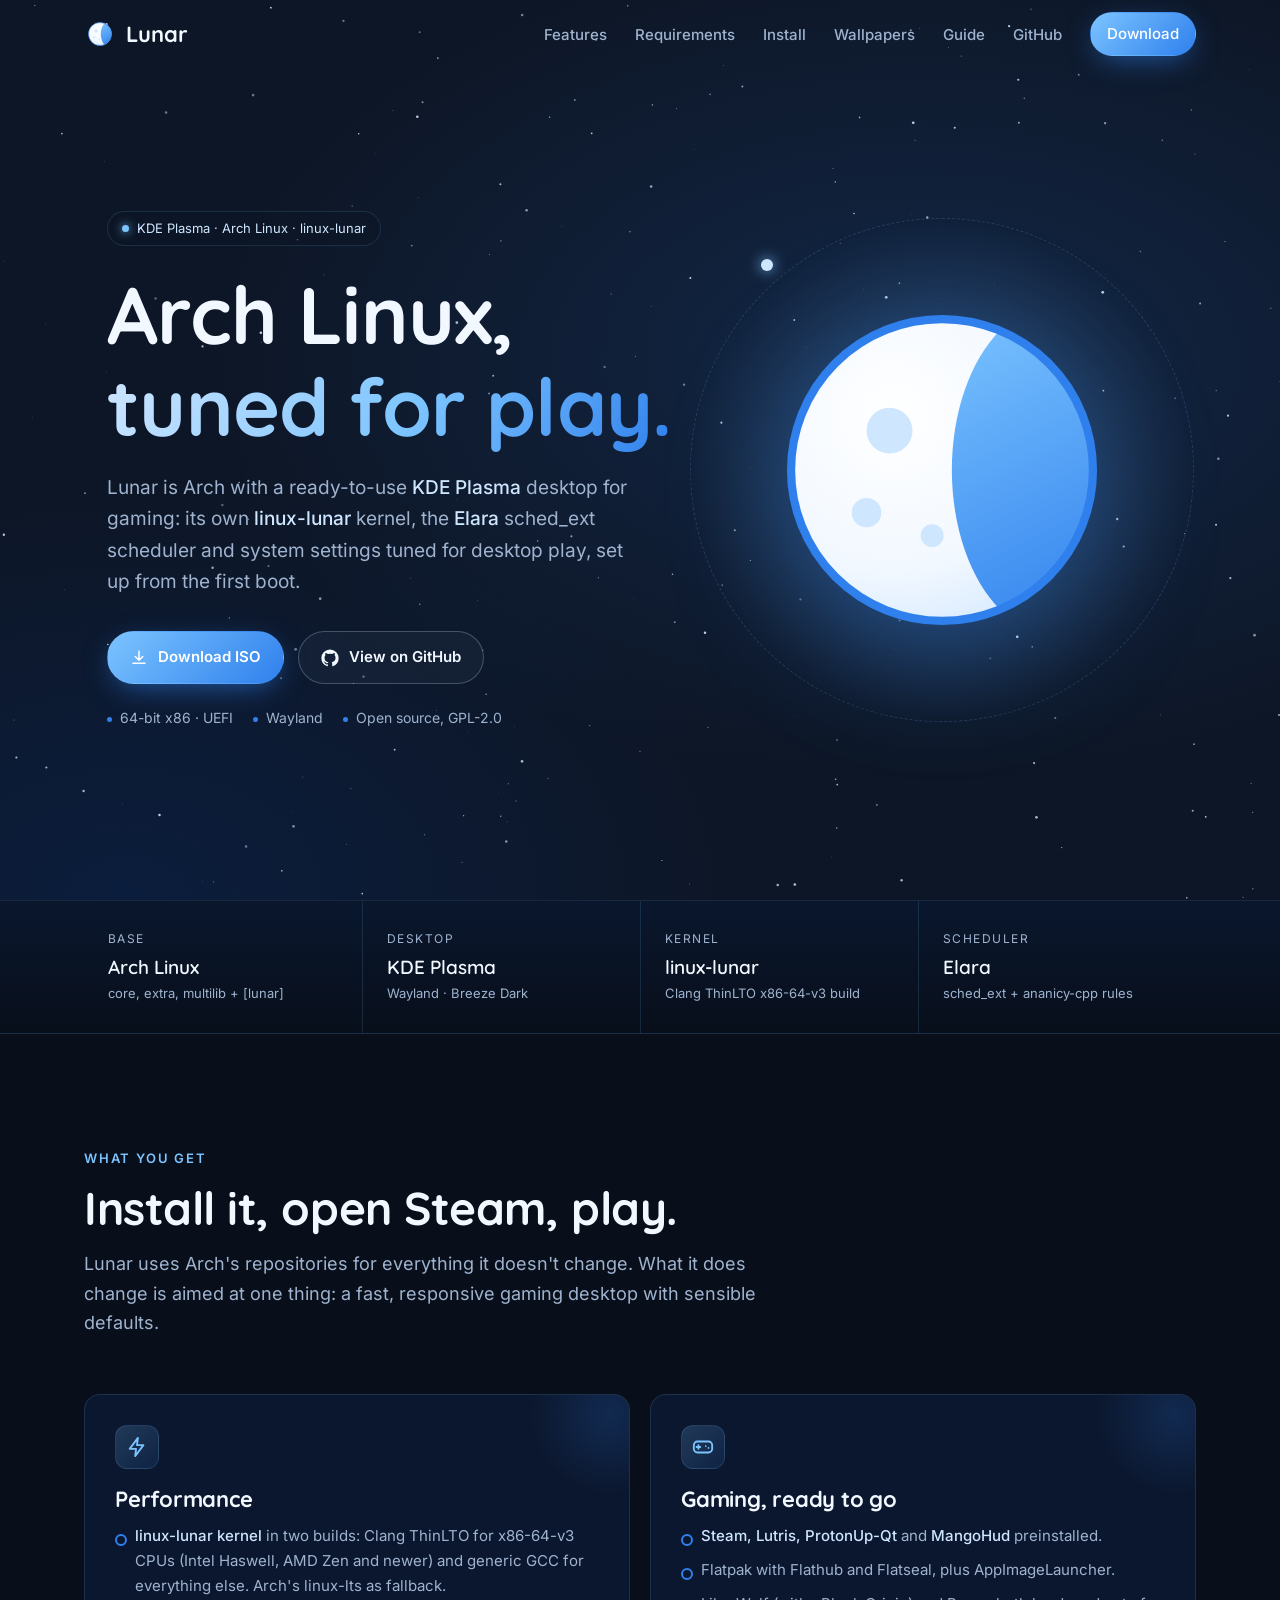
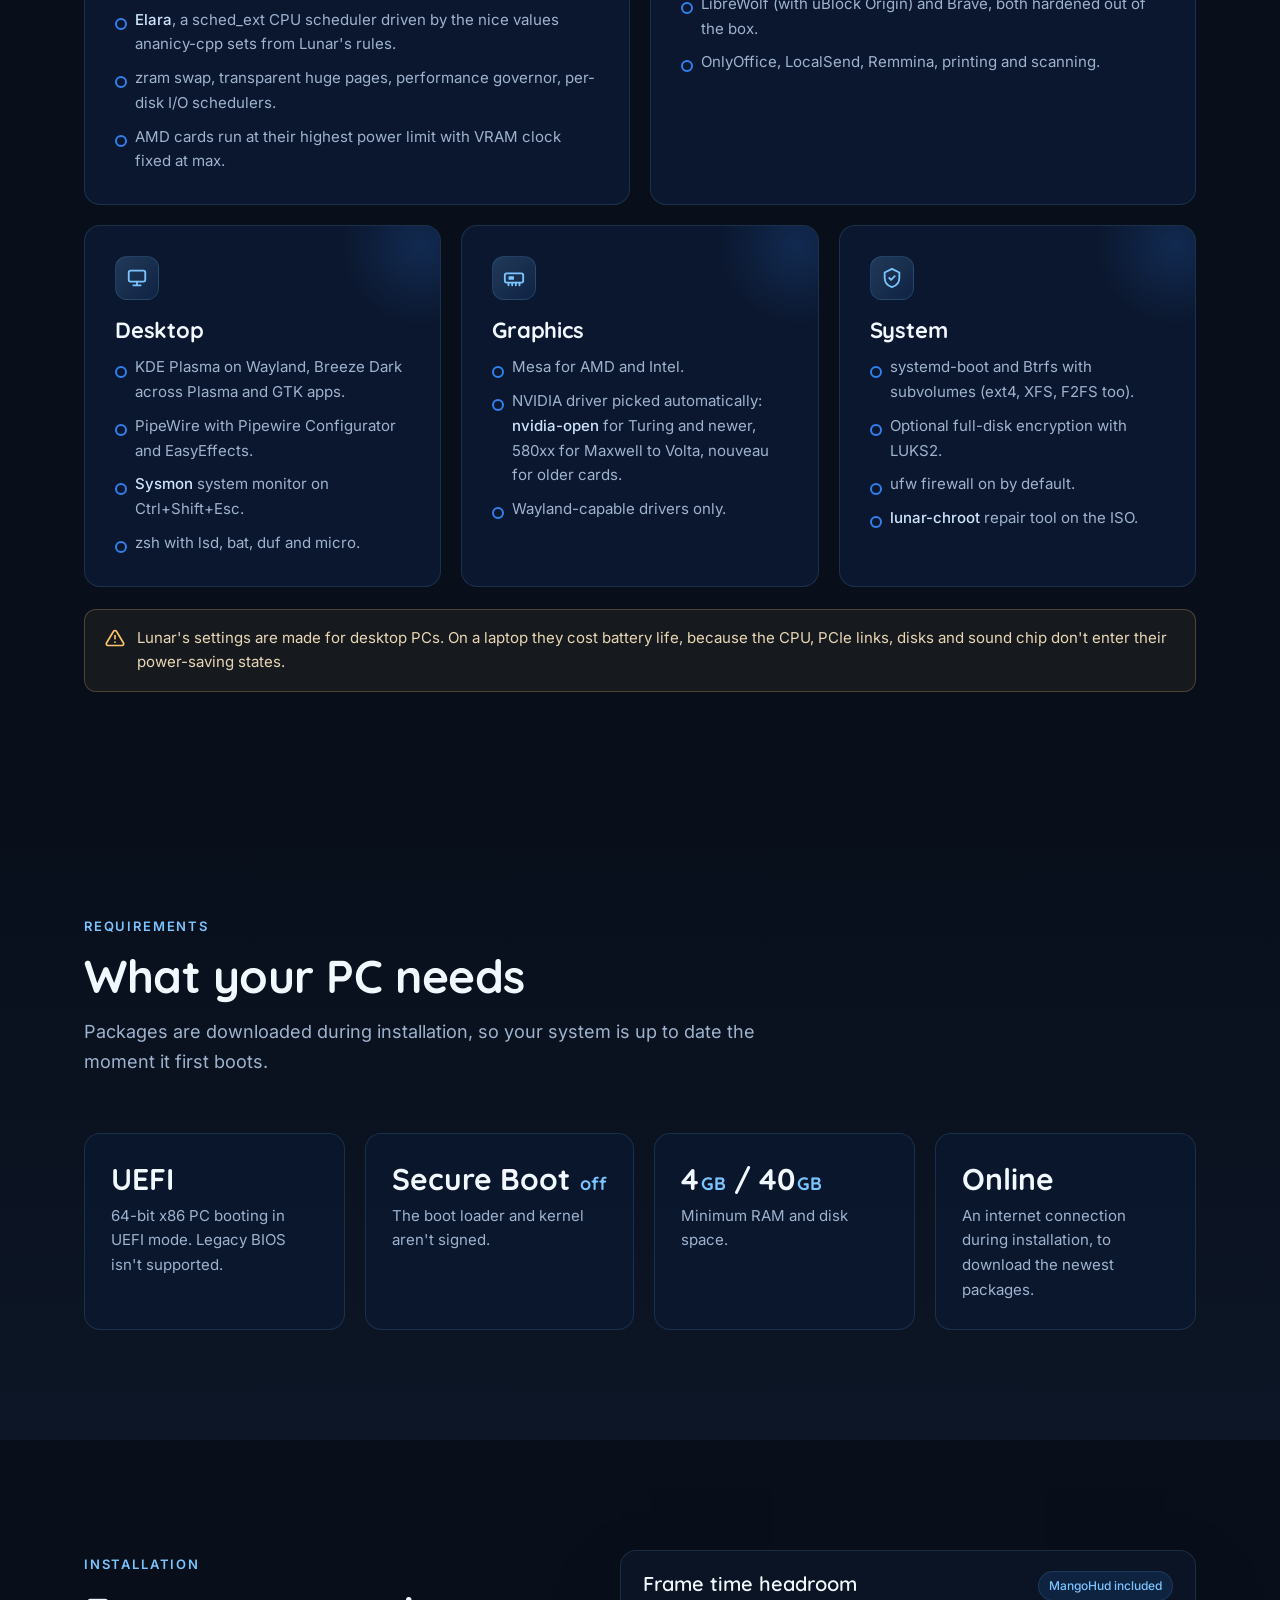
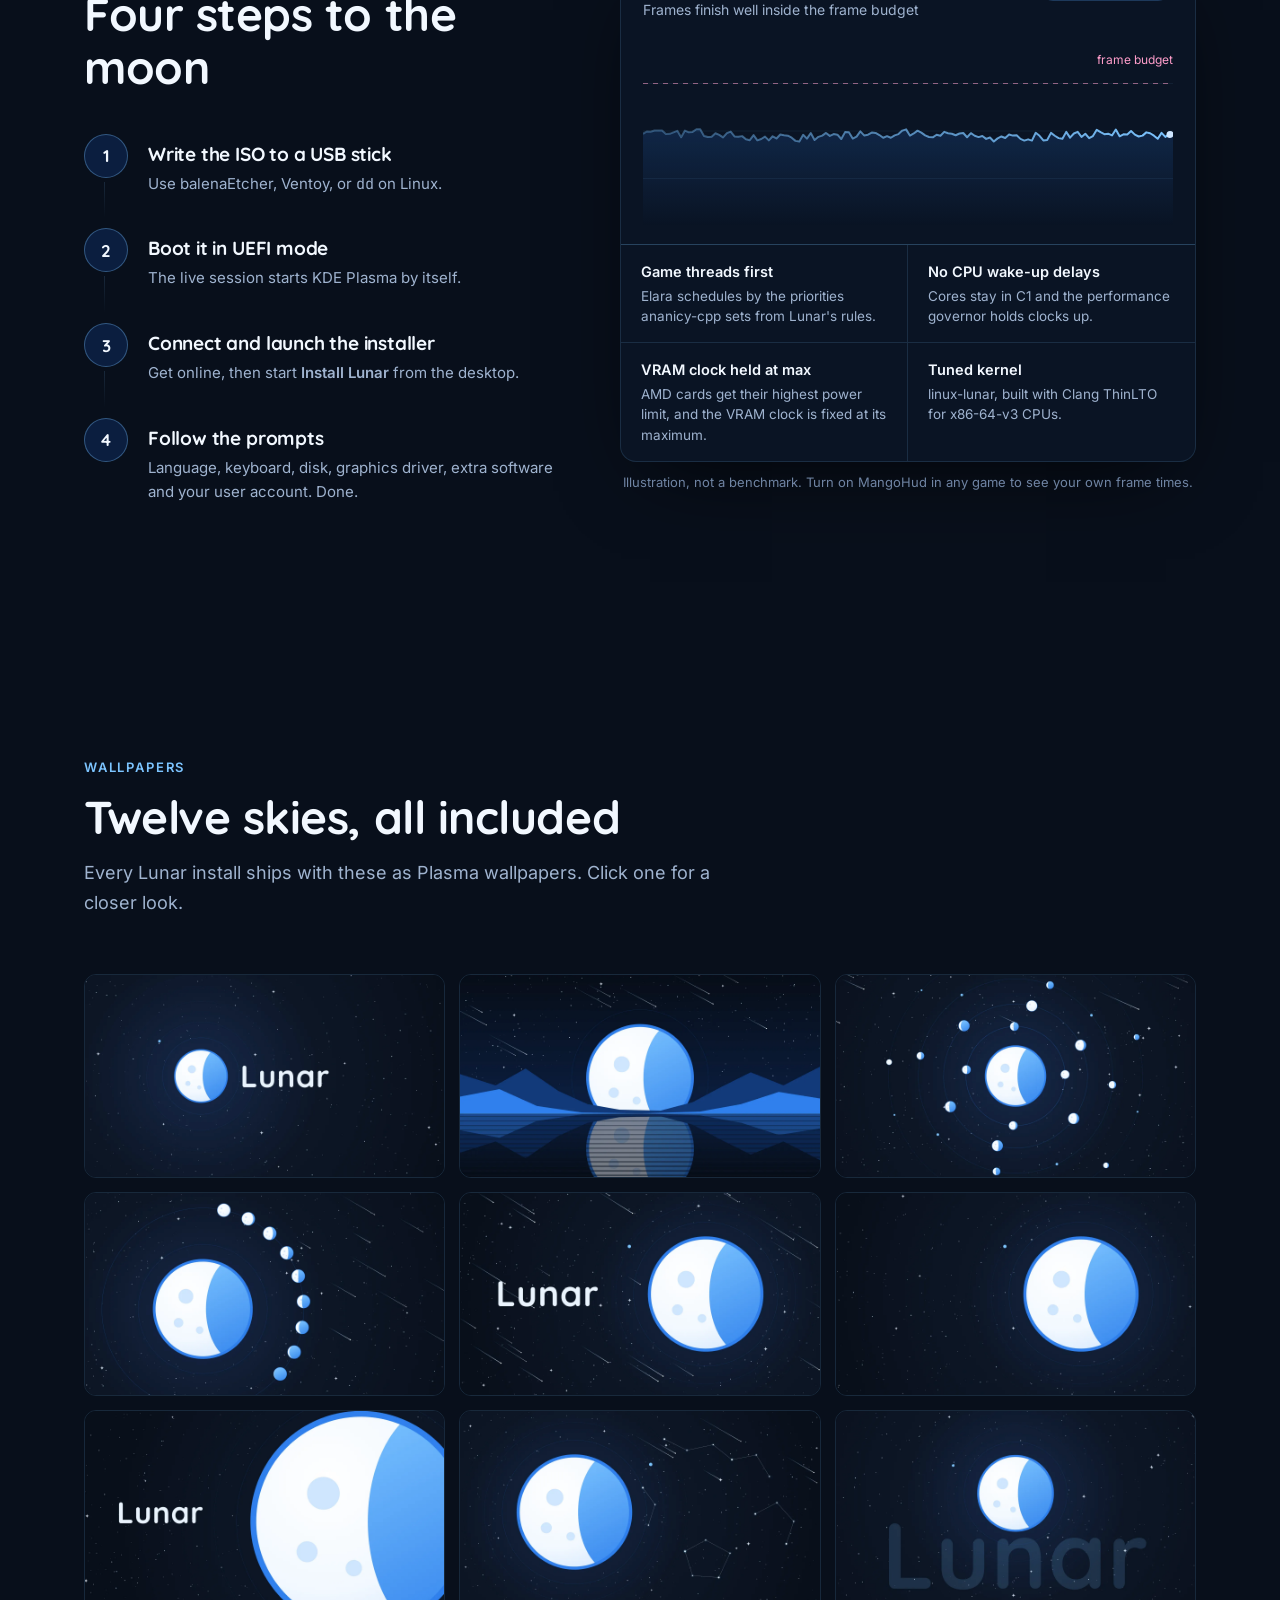
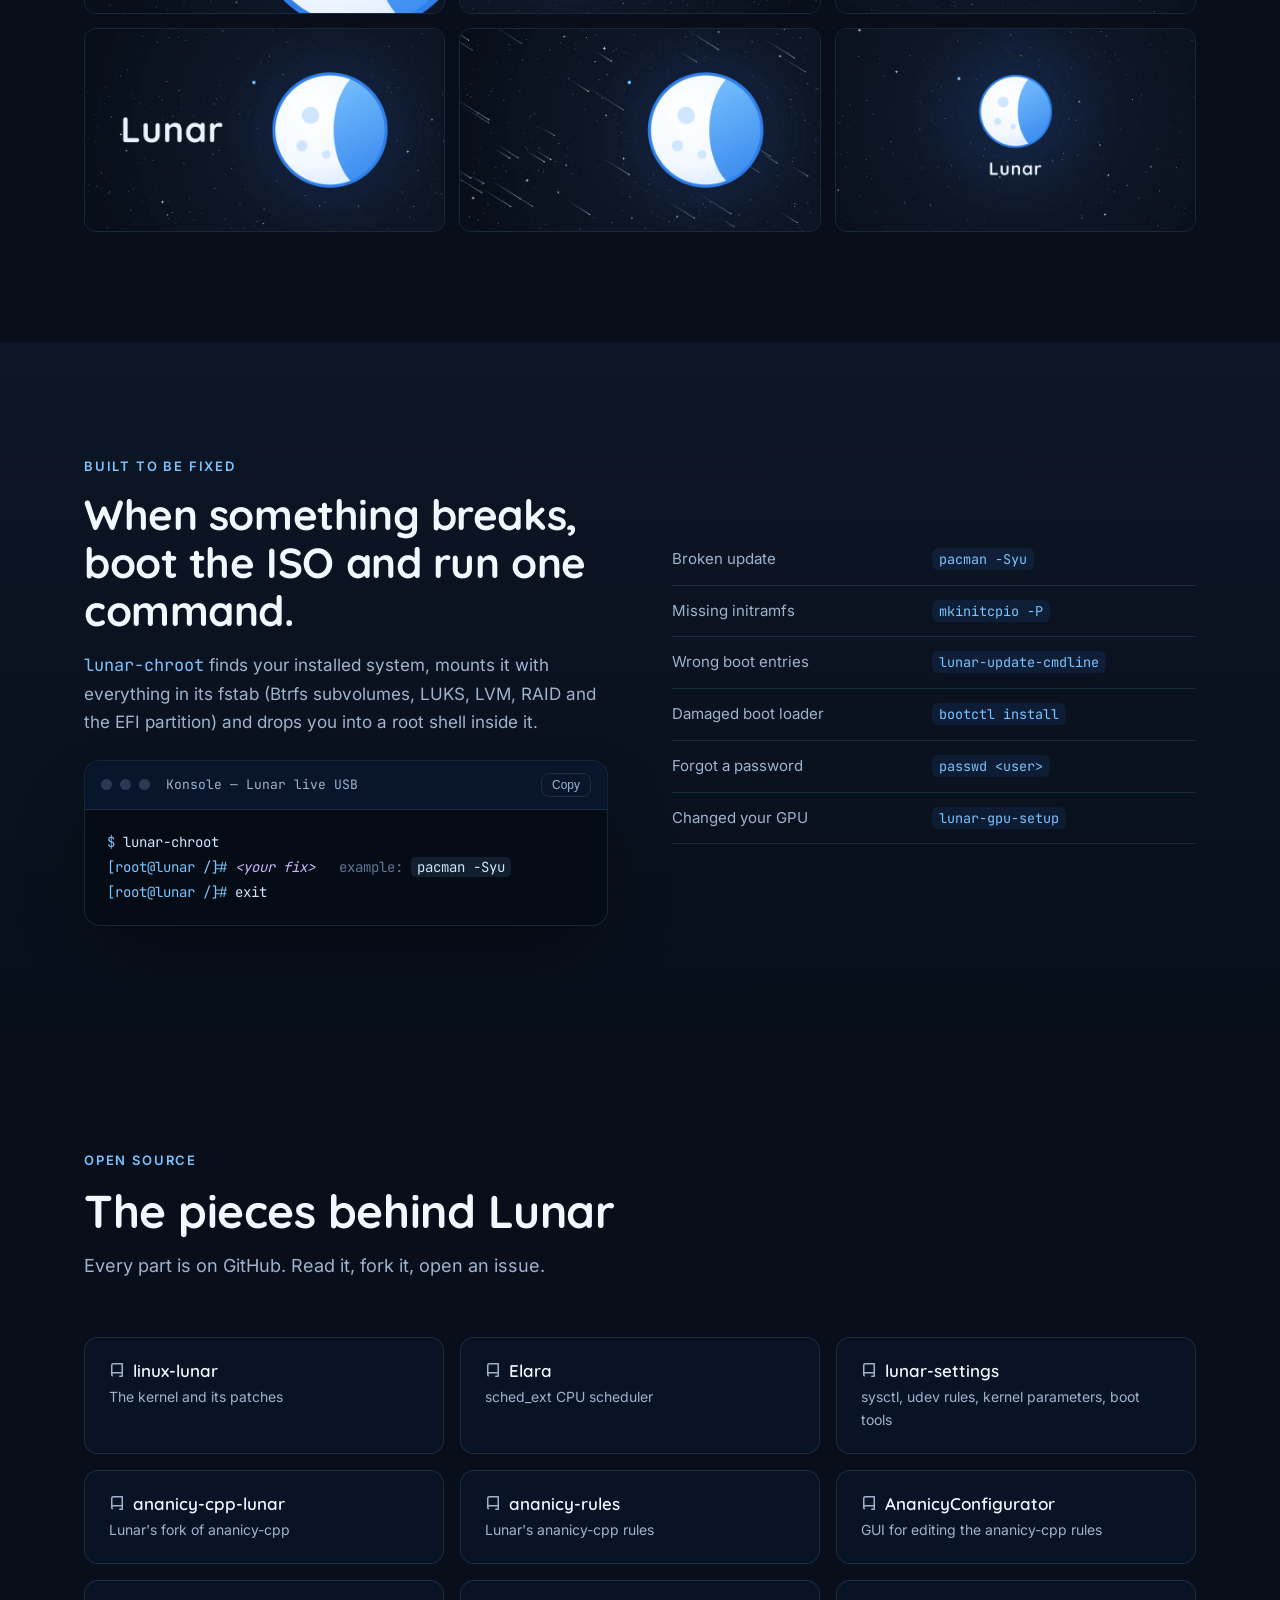
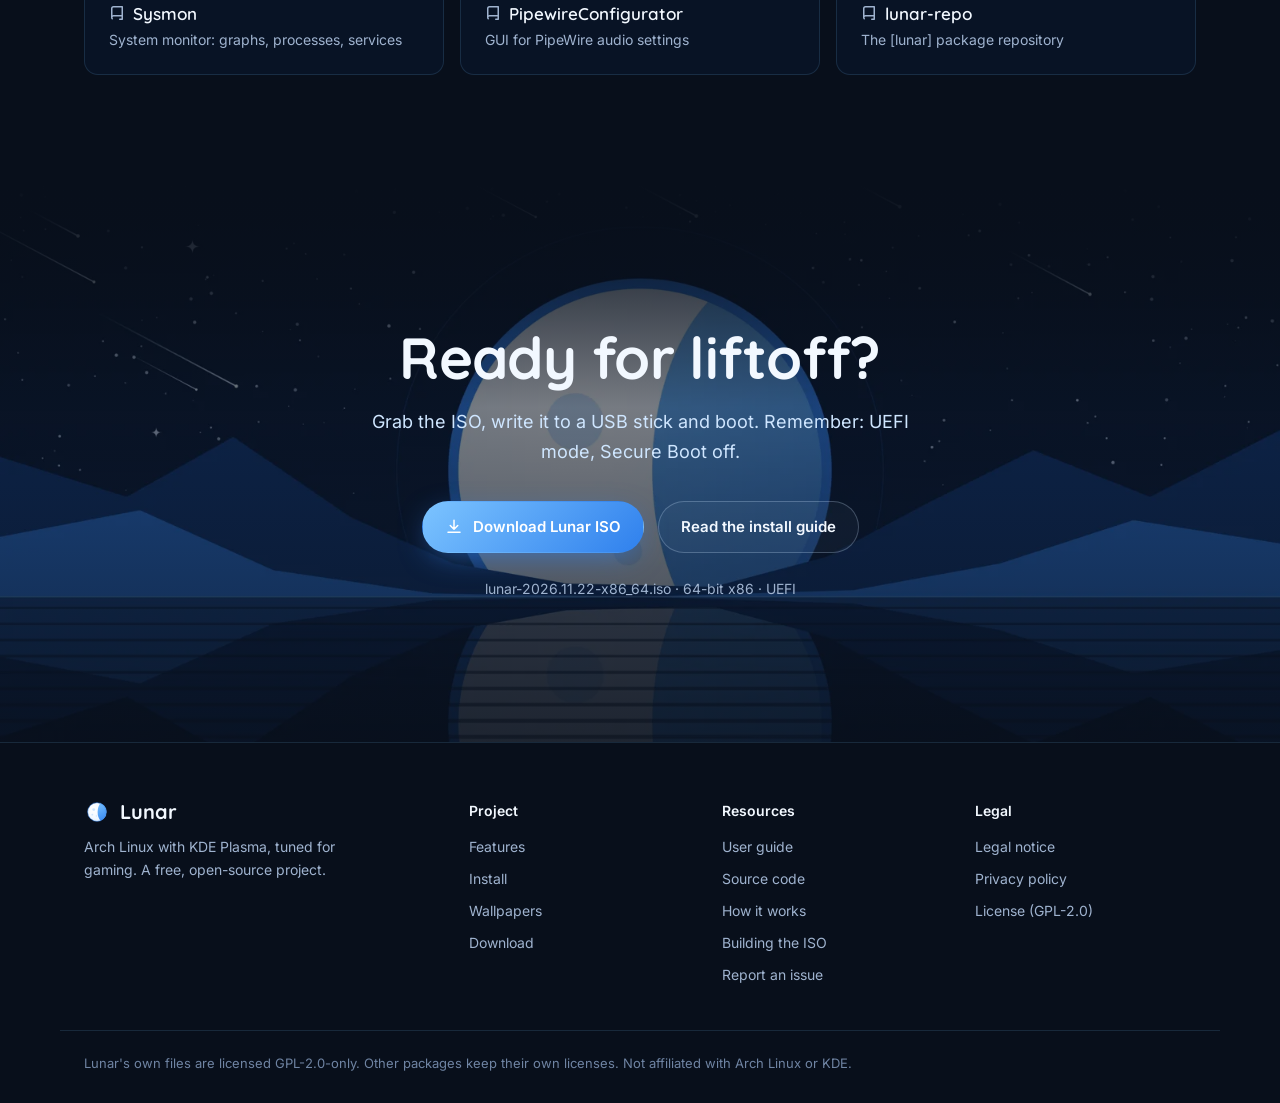
==== index.html @ 556e2269 "initial commit" ====
<!DOCTYPE html>
<html lang="en">
<head>
<meta charset="utf-8">
<meta name="viewport" content="width=device-width, initial-scale=1">
<title>Lunar: Arch Linux tuned for gaming</title>
<meta name="description" content="Lunar is Arch Linux with a ready-to-use KDE Plasma desktop for gaming: the linux-lunar kernel, the Elara sched_ext scheduler and settings tuned for desktop play.">
<meta property="og:title" content="Lunar: Arch Linux tuned for gaming">
<meta property="og:description" content="KDE Plasma on Arch Linux, with the linux-lunar kernel, the Elara scheduler and settings tuned for desktop gaming.">
<meta property="og:image" content="assets/20-wordmark-lockup.webp">
<meta name="theme-color" content="#0d1626">
<link rel="icon" href="assets/lunar-logo.svg" type="image/svg+xml">
<link rel="stylesheet" href="assets/fonts/fonts.css">
<style>
:root{
  --ice:#f2f8ff; --frost:#cfe6ff; --sky:#7cc4ff; --blue:#2f80ed; --navy:#0b1e3f; --night:#0d1626;
  --deep:#080f1b; --line:rgba(124,196,255,.14); --muted:#9fb3cf; --card:rgba(15,32,62,.55);
  --radius:16px; --max:1160px;
}
*{box-sizing:border-box;margin:0;padding:0}
html{scroll-behavior:smooth}
body{background:var(--deep);color:var(--ice);font:16px/1.65 Inter,system-ui,-apple-system,Segoe UI,Roboto,sans-serif;-webkit-font-smoothing:antialiased;overflow-x:hidden}
a{color:var(--sky);text-decoration:none}
a:hover{color:var(--ice)}
img{max-width:100%;display:block}
code,pre{font-family:"JetBrains Mono",ui-monospace,Menlo,Consolas,monospace}
h1,h2,h3{font-family:Quicksand,Inter,sans-serif;line-height:1.15;letter-spacing:-.01em}
.wrap{max-width:var(--max);margin:0 auto;padding:0 24px}
.sr{position:absolute;width:1px;height:1px;overflow:hidden;clip:rect(0 0 0 0)}

/* nav */
.nav{position:fixed;inset:0 0 auto 0;z-index:50;transition:background .3s,border-color .3s;border-bottom:1px solid transparent}
.nav.scrolled{background:rgba(8,15,27,.82);backdrop-filter:blur(14px);-webkit-backdrop-filter:blur(14px);border-color:var(--line)}
.nav .wrap{display:flex;align-items:center;justify-content:space-between;height:68px}
.brand{display:flex;align-items:center;gap:10px;font:700 22px Quicksand,sans-serif;color:var(--ice)}
.brand img{width:32px;height:32px}
.links{display:flex;align-items:center;gap:28px;list-style:none}
.links a{color:var(--muted);font-size:15px;font-weight:500}
.links a:hover{color:var(--ice)}
.links a.btn-primary{color:#fff}
.menu-btn{display:none;background:none;border:0;color:var(--ice);cursor:pointer;padding:8px}

/* buttons */
.btn{display:inline-flex;align-items:center;gap:10px;padding:13px 22px;border-radius:999px;font-weight:600;font-size:15px;transition:transform .15s,box-shadow .2s,background .2s;border:1px solid transparent;cursor:pointer}
.btn svg{width:18px;height:18px;flex:none}
.btn-primary{background:linear-gradient(135deg,var(--sky),var(--blue));color:#fff;box-shadow:0 8px 30px -8px rgba(47,128,237,.7)}
.btn-primary:hover{color:#fff;transform:translateY(-1px);box-shadow:0 12px 36px -8px rgba(47,128,237,.9)}
.btn-ghost{border-color:rgba(207,230,255,.25);color:var(--ice);background:rgba(207,230,255,.04)}
.btn-ghost:hover{border-color:var(--sky);color:var(--ice)}
.btn-sm{padding:9px 16px;font-size:14px}

/* hero */
.hero{position:relative;min-height:min(100vh,980px);display:flex;align-items:center;padding:120px 0 80px;overflow:hidden;
  background:radial-gradient(1200px 700px at 72% 40%,rgba(47,128,237,.16),transparent 60%),radial-gradient(900px 600px at 10% 100%,rgba(11,30,63,.9),transparent 70%),var(--night)}
#stars{position:absolute;inset:0;width:100%;height:100%}
.hero .wrap{position:relative;display:grid;grid-template-columns:1.1fr .9fr;gap:40px;align-items:center}
.eyebrow{display:inline-flex;align-items:center;gap:8px;padding:6px 14px;border:1px solid var(--line);border-radius:999px;font-size:13px;color:var(--frost);background:rgba(13,22,38,.6)}
.eyebrow b{width:7px;height:7px;border-radius:50%;background:var(--sky);box-shadow:0 0 10px var(--sky)}
.hero h1{font-size:clamp(44px,6.4vw,80px);font-weight:700;margin:22px 0 20px}
.hero h1 span{background:linear-gradient(120deg,var(--frost),var(--sky) 55%,var(--blue));-webkit-background-clip:text;background-clip:text;color:transparent}
.lede{font-size:19px;color:var(--muted);max-width:540px}
.lede strong{color:var(--frost);font-weight:500}
.cta{display:flex;flex-wrap:wrap;gap:14px;margin:34px 0 22px}
.meta{display:flex;flex-wrap:wrap;gap:8px 20px;font-size:14px;color:var(--muted)}
.meta span::before{content:"";display:inline-block;width:5px;height:5px;border-radius:50%;background:var(--blue);margin-right:8px;vertical-align:middle}
.moon{position:relative;justify-self:center;width:min(420px,80vw);aspect-ratio:1}
.moon::before{content:"";position:absolute;inset:-18%;border-radius:50%;background:radial-gradient(circle,rgba(124,196,255,.28),transparent 62%);animation:glow 6s ease-in-out infinite}
.moon img{position:relative;width:100%;height:100%;filter:drop-shadow(0 30px 60px rgba(47,128,237,.35));animation:float 9s ease-in-out infinite}
.orbit{position:absolute;inset:-10%;border:1px dashed rgba(124,196,255,.18);border-radius:50%;animation:spin 80s linear infinite}
.orbit::after{content:"";position:absolute;top:8%;left:14%;width:12px;height:12px;border-radius:50%;background:var(--frost);box-shadow:0 0 14px var(--sky)}
@keyframes float{50%{transform:translateY(-14px)}}
@keyframes glow{50%{opacity:.6}}
@keyframes spin{to{transform:rotate(360deg)}}

/* spec strip */
.specs{border-top:1px solid var(--line);border-bottom:1px solid var(--line);background:linear-gradient(180deg,rgba(11,30,63,.5),rgba(8,15,27,.2))}
.specs .wrap{display:grid;grid-template-columns:repeat(4,1fr)}
.spec{padding:28px 24px;border-left:1px solid var(--line)}
.spec:first-child{border-left:0}
.spec small{display:block;font-size:12px;text-transform:uppercase;letter-spacing:.12em;color:var(--muted);margin-bottom:6px}
.spec strong{font:600 19px Quicksand,sans-serif;color:var(--ice)}
.spec em{display:block;font-style:normal;font-size:13px;color:var(--muted);margin-top:2px}

/* sections */
section{padding:110px 0}
.head{max-width:680px;margin-bottom:56px}
.kicker{font-size:13px;font-weight:600;letter-spacing:.14em;text-transform:uppercase;color:var(--sky)}
.head h2{font-size:clamp(32px,4vw,46px);margin:12px 0 14px}
.head p{color:var(--muted);font-size:18px}

/* features */
.grid{display:grid;grid-template-columns:repeat(6,1fr);gap:20px}
.card{grid-column:span 2;position:relative;padding:30px;border:1px solid var(--line);border-radius:var(--radius);background:var(--card);overflow:hidden;transition:border-color .25s,transform .25s}
.card:hover{border-color:rgba(124,196,255,.38);transform:translateY(-3px)}
.card.wide{grid-column:span 3}
.card::before{content:"";position:absolute;top:-60px;right:-60px;width:160px;height:160px;border-radius:50%;background:radial-gradient(circle,rgba(47,128,237,.18),transparent 70%)}
.icon{width:44px;height:44px;border-radius:12px;display:grid;place-items:center;background:linear-gradient(135deg,rgba(124,196,255,.2),rgba(47,128,237,.12));border:1px solid var(--line);margin-bottom:18px}
.icon svg{width:22px;height:22px;stroke:var(--sky)}
.card h3{font-size:22px;margin-bottom:12px}
.card ul{list-style:none;display:grid;gap:9px}
.card li{position:relative;padding-left:20px;color:var(--muted);font-size:15px}
.card li::before{content:"";position:absolute;left:0;top:.68em;width:8px;height:8px;border-radius:50%;border:2px solid var(--blue)}
.card li b{color:var(--frost);font-weight:500}
.note{margin-top:22px;display:flex;gap:12px;align-items:flex-start;padding:16px 20px;border-radius:12px;border:1px solid rgba(255,196,107,.25);background:rgba(255,196,107,.06);color:#e9d6b4;font-size:15px}
.note svg{flex:none;width:20px;height:20px;margin-top:2px;stroke:#ffc46b}

/* requirements */
.req{background:linear-gradient(180deg,var(--deep),var(--night))}
.req-grid{display:grid;grid-template-columns:repeat(4,1fr);gap:20px}
.req-item{padding:26px;border-radius:var(--radius);border:1px solid var(--line);background:rgba(11,30,63,.35)}
.req-item .big{white-space:nowrap;font:700 30px Quicksand,sans-serif;color:var(--ice);display:block}
.req-item .big small{font-size:18px;color:var(--sky);margin-left:2px}
.req-item p{color:var(--muted);font-size:15px;margin-top:6px}

/* install */
.hero .wrap>*,.install .wrap>*,.tools .wrap>*{min-width:0}
.install .wrap{display:grid;grid-template-columns:.9fr 1.1fr;gap:64px;align-items:start}
.steps{list-style:none;counter-reset:s;display:grid;gap:4px}
.steps li{counter-increment:s;position:relative;padding:4px 0 28px 64px}
.steps li::before{content:counter(s);position:absolute;left:0;top:0;width:42px;height:42px;border-radius:50%;display:grid;place-items:center;font:700 17px Quicksand,sans-serif;color:var(--ice);background:var(--navy);border:1px solid rgba(124,196,255,.35)}
.steps li:not(:last-child)::after{content:"";position:absolute;left:20px;top:48px;bottom:6px;width:1px;background:linear-gradient(var(--line),transparent)}
.steps h3{font-size:19px;margin:6px 0 6px}
.steps p{color:var(--muted);font-size:15px}
.term{border:1px solid var(--line);border-radius:var(--radius);background:#060c16;overflow:hidden;box-shadow:0 30px 80px -30px rgba(0,0,0,.8)}
.term-bar{display:flex;align-items:center;gap:8px;padding:12px 16px;border-bottom:1px solid var(--line);background:rgba(11,30,63,.5)}
.term-bar i{width:11px;height:11px;border-radius:50%;background:#2a3a55}
.term-bar span{margin-left:8px;font-size:13px;color:var(--muted);font-family:"JetBrains Mono",monospace}
.term-bar button{margin-left:auto;background:none;border:1px solid var(--line);color:var(--muted);border-radius:8px;padding:4px 10px;font-size:12px;cursor:pointer}
.term-bar button:hover{color:var(--ice);border-color:var(--sky)}
.term pre{padding:20px 22px;font-size:14px;line-height:1.8;overflow-x:auto;color:var(--frost)}
.term .c{color:#5f7698}.term .ph{color:#c4b5fd;font-style:italic}.term .eg{color:#5f7698}.term .eg b{font-weight:400;color:var(--frost);background:rgba(124,196,255,.1);padding:1px 6px;border-radius:5px}.term .p{color:var(--sky)}.term .k{color:#9ce3b5}
.term + .term{margin-top:20px}


/* frame time panel */
.ft{border:1px solid var(--line);border-radius:var(--radius);background:#0a1424;overflow:hidden;box-shadow:0 30px 80px -30px rgba(0,0,0,.8)}
.ft-head{display:flex;align-items:flex-start;justify-content:space-between;gap:12px;padding:20px 22px 0}
.ft-head strong{display:block;font:600 20px Quicksand,sans-serif;color:var(--ice)}
.ft-head div span{font-size:14px;color:var(--muted)}
.ft-tag{flex:none;font-size:12px;font-weight:500;color:var(--sky);background:rgba(47,128,237,.14);border:1px solid var(--line);padding:4px 10px;border-radius:999px;white-space:nowrap}
.ft-graph{position:relative;height:190px;margin:14px 22px 0}
.ft-graph canvas{position:absolute;inset:0;width:100%;height:100%}
.ft-budget{position:absolute;right:0;top:14px;font-size:12px;color:#ff9ecb;background:#0a1424;padding:0 0 0 8px}
.ft-why{list-style:none;display:grid;grid-template-columns:repeat(2,minmax(0,1fr));gap:1px;background:var(--line);border-top:1px solid var(--line);margin-top:18px}
.ft-why li{background:#0a1424;padding:16px 20px;font-size:13.5px;color:var(--muted);line-height:1.5}
.ft-why strong{display:block;color:var(--ice);font-weight:600;font-size:14.5px;margin-bottom:3px}
.ft-cap{margin-top:10px;font-size:13px;color:#6f84a3;text-align:center}
@media (max-width:600px){.ft-why{grid-template-columns:1fr}.ft-head{flex-direction:column}.ft-graph{height:150px}}

/* wallpapers */
.gallery{display:grid;grid-template-columns:repeat(3,1fr);gap:14px}
.gallery button{all:unset;cursor:zoom-in;border-radius:12px;overflow:hidden;border:1px solid var(--line);aspect-ratio:16/9;position:relative}
.gallery button:focus-visible{outline:2px solid var(--sky);outline-offset:2px}
.gallery img{width:100%;height:100%;object-fit:cover;transition:transform .5s}
.gallery button:hover img{transform:scale(1.05)}
.lightbox{position:fixed;inset:0;z-index:100;background:rgba(4,8,15,.94);display:none;align-items:center;justify-content:center;padding:4vw;cursor:zoom-out}
.lightbox.open{display:flex}
.lightbox img{max-height:90vh;border-radius:12px;box-shadow:0 30px 80px rgba(0,0,0,.6)}

/* tools */
.tools{background:linear-gradient(180deg,var(--night),var(--deep))}
.tools .wrap{display:grid;grid-template-columns:1fr 1fr;gap:64px;align-items:center}
.table{width:100%;border-collapse:collapse;font-size:15px}
.table td{padding:13px 0;border-bottom:1px solid var(--line);vertical-align:top}
.table td:first-child{color:var(--muted);padding-right:20px}
.table code{color:var(--sky);font-size:13.5px;background:rgba(47,128,237,.1);padding:2px 7px;border-radius:6px;white-space:nowrap}

/* ecosystem */
.repos{display:grid;grid-template-columns:repeat(3,minmax(0,1fr));gap:16px}
.repo{display:block;padding:22px 24px;border-radius:14px;border:1px solid var(--line);background:rgba(11,30,63,.3);transition:border-color .2s,background .2s}
.repo:hover{border-color:rgba(124,196,255,.4);background:rgba(11,30,63,.6)}
.repo strong{display:flex;align-items:center;gap:8px;font:600 17px Quicksand,sans-serif;color:var(--ice)}
.repo strong svg{width:16px;height:16px;fill:var(--muted)}
.repo span{display:block;color:var(--muted);font-size:14px;margin-top:4px}

/* download cta */
.final{position:relative;text-align:center;overflow:hidden;padding:140px 0;background:url("assets/26-busy-moonlit-lake.webp") center/cover}
.final::before{content:"";position:absolute;inset:0;background:linear-gradient(180deg,var(--deep) 0%,rgba(8,15,27,.55) 40%,rgba(8,15,27,.8) 100%)}
.final .wrap{position:relative}
.final h2{font-size:clamp(36px,5vw,58px);margin-bottom:16px}
.final p{color:var(--frost);font-size:18px;max-width:560px;margin:0 auto}
.final .cta{justify-content:center}
.final small{color:var(--muted);font-size:14px}

footer{border-top:1px solid var(--line);padding:56px 0 28px;color:var(--muted);font-size:14px}
.foot{display:grid;grid-template-columns:1.6fr repeat(3,minmax(0,1fr));gap:32px}
.foot-brand .brand{font-size:20px;margin-bottom:10px}.foot-brand .brand img{width:26px;height:26px}
.foot-brand p{max-width:280px}
.foot-col{display:flex;flex-direction:column;gap:9px}
.foot-col b{color:var(--ice);font-weight:600;margin-bottom:4px}
.foot-col a{color:var(--muted)}.foot-col a:hover{color:var(--ice)}
.foot-base{margin-top:44px;padding-top:22px;border-top:1px solid var(--line);font-size:13px;color:#6f84a3}
@media(max-width:720px){.foot{grid-template-columns:repeat(2,minmax(0,1fr))}.foot-brand{grid-column:1/-1}}

/* reveal */
.reveal{opacity:0;transform:translateY(24px);transition:opacity .8s ease,transform .8s ease}
.reveal.in{opacity:1;transform:none}

@media (max-width:980px){
  .hero .wrap,.install .wrap,.tools .wrap{grid-template-columns:1fr}
  .moon{order:-1;width:min(260px,60vw)}
  .hero{text-align:left}
  .specs .wrap,.req-grid{grid-template-columns:repeat(2,1fr)}
  .spec:nth-child(3){border-left:0}
  .spec{border-top:1px solid var(--line)}.spec:nth-child(-n+2){border-top:0}
  .card,.card.wide{grid-column:span 3}
  .repos{grid-template-columns:repeat(2,1fr)}
  .gallery{grid-template-columns:repeat(2,1fr)}
}
@media (max-width:720px){
  section{padding:80px 0}
  .links{display:none;position:absolute;top:68px;left:0;right:0;flex-direction:column;align-items:flex-start;gap:0;padding:8px 24px 20px;background:rgba(8,15,27,.97);border-bottom:1px solid var(--line)}
  .links.open{display:flex}
  .links li{width:100%}.links a{display:block;padding:12px 0}
  .menu-btn{display:block}
  .card,.card.wide{grid-column:span 6}
  .req-grid,.repos{grid-template-columns:1fr}
  .lede{font-size:17px}
}
@media (prefers-reduced-motion:reduce){
  *{animation:none!important;transition:none!important}
  .reveal{opacity:1;transform:none}
  html{scroll-behavior:auto}
}
</style>
</head>
<body>

<header class="nav" id="nav">
  <div class="wrap">
    <a class="brand" href="#top"><img src="assets/lunar-logo.svg" alt="">Lunar</a>
    <button class="menu-btn" aria-label="Menu" aria-expanded="false" id="menuBtn">
      <svg width="24" height="24" viewBox="0 0 24 24" fill="none" stroke="currentColor" stroke-width="2"><path d="M4 7h16M4 12h16M4 17h16"/></svg>
    </button>
    <ul class="links" id="links">
      <li><a href="#features">Features</a></li>
      <li><a href="#requirements">Requirements</a></li>
      <li><a href="#install">Install</a></li>
      <li><a href="#wallpapers">Wallpapers</a></li>
      <li><a href="guide.html">Guide</a></li>
      <li><a href="https://github.com/WhitePeace36/LunarOs" target="_blank" rel="noopener">GitHub</a></li>
      <li><a class="btn btn-primary btn-sm" href="isos/lunar-2026.11.22-x86_64.iso" download>Download</a></li>
    </ul>
  </div>
</header>

<main id="top">
<section class="hero">
  <canvas id="stars" aria-hidden="true"></canvas>
  <div class="wrap">
    <div>
      <span class="eyebrow"><b></b>KDE Plasma &middot; Arch Linux &middot; linux-lunar</span>
      <h1>Arch Linux,<br><span>tuned for play.</span></h1>
      <p class="lede">Lunar is Arch with a ready-to-use <strong>KDE Plasma</strong> desktop for gaming: its own <strong>linux-lunar</strong> kernel, the <strong>Elara</strong> sched_ext scheduler and system settings tuned for desktop play, set up from the first boot.</p>
      <div class="cta">
        <a class="btn btn-primary" href="isos/lunar-2026.11.22-x86_64.iso" download>
          <svg viewBox="0 0 24 24" fill="none" stroke="currentColor" stroke-width="2" stroke-linecap="round" stroke-linejoin="round"><path d="M12 3v12m0 0l-5-5m5 5l5-5M4 19h16"/></svg>
          Download ISO
        </a>
        <a class="btn btn-ghost" href="https://github.com/WhitePeace36/LunarOs" target="_blank" rel="noopener">
          <svg viewBox="0 0 24 24" fill="currentColor"><path d="M12 .5A11.5 11.5 0 0 0 .5 12a11.5 11.5 0 0 0 7.86 10.92c.58.1.79-.25.79-.56v-2c-3.2.7-3.88-1.37-3.88-1.37-.52-1.33-1.28-1.69-1.28-1.69-1.04-.71.08-.7.08-.7 1.16.08 1.77 1.19 1.77 1.19 1.03 1.76 2.7 1.25 3.36.96.1-.75.4-1.25.73-1.54-2.55-.29-5.24-1.28-5.24-5.68 0-1.26.45-2.28 1.19-3.09-.12-.29-.52-1.46.11-3.05 0 0 .97-.31 3.17 1.18a11 11 0 0 1 5.77 0c2.2-1.49 3.17-1.18 3.17-1.18.63 1.59.23 2.76.11 3.05.74.81 1.19 1.83 1.19 3.09 0 4.41-2.69 5.38-5.25 5.67.41.36.78 1.06.78 2.14v3.17c0 .31.21.67.8.56A11.5 11.5 0 0 0 23.5 12 11.5 11.5 0 0 0 12 .5z"/></svg>
          View on GitHub
        </a>
      </div>
      <div class="meta"><span>64-bit x86 &middot; UEFI</span><span>Wayland</span><span>Open source, GPL-2.0</span></div>
    </div>
    <div class="moon" aria-hidden="true">
      <div class="orbit"></div>
      <img src="assets/lunar-logo.svg" alt="">
    </div>
  </div>
</section>

<div class="specs">
  <div class="wrap">
    <div class="spec"><small>Base</small><strong>Arch Linux</strong><em>core, extra, multilib + [lunar]</em></div>
    <div class="spec"><small>Desktop</small><strong>KDE Plasma</strong><em>Wayland &middot; Breeze Dark</em></div>
    <div class="spec"><small>Kernel</small><strong>linux-lunar</strong><em>Clang ThinLTO x86-64-v3 build</em></div>
    <div class="spec"><small>Scheduler</small><strong>Elara</strong><em>sched_ext + ananicy-cpp rules</em></div>
  </div>
</div>

<section id="features">
  <div class="wrap">
    <div class="head reveal">
      <span class="kicker">What you get</span>
      <h2>Install it, open Steam, play.</h2>
      <p>Lunar uses Arch's repositories for everything it doesn't change. What it does change is aimed at one thing: a fast, responsive gaming desktop with sensible defaults.</p>
    </div>
    <div class="grid">
      <article class="card wide reveal">
        <div class="icon"><svg viewBox="0 0 24 24" fill="none" stroke-width="2" stroke-linecap="round" stroke-linejoin="round"><path d="M13 2L4 14h7l-1 8 9-12h-7l1-8z"/></svg></div>
        <h3>Performance</h3>
        <ul>
          <li><b>linux-lunar kernel</b> in two builds: Clang ThinLTO for x86-64-v3 CPUs (Intel Haswell, AMD Zen and newer) and generic GCC for everything else. Arch's linux-lts as fallback.</li>
          <li><b>Elara</b>, a sched_ext CPU scheduler driven by the nice values ananicy-cpp sets from Lunar's rules.</li>
          <li>zram swap, transparent huge pages, performance governor, per-disk I/O schedulers.</li>
          <li>AMD cards run at their highest power limit with VRAM clock fixed at max.</li>
        </ul>
      </article>
      <article class="card wide reveal">
        <div class="icon"><svg viewBox="0 0 24 24" fill="none" stroke-width="2" stroke-linecap="round" stroke-linejoin="round"><rect x="2" y="6" width="20" height="12" rx="4"/><path d="M7 10v4M5 12h4M15 11h.01M18 13h.01"/></svg></div>
        <h3>Gaming, ready to go</h3>
        <ul>
          <li><b>Steam, Lutris, ProtonUp-Qt</b> and <b>MangoHud</b> preinstalled.</li>
          <li>Flatpak with Flathub and Flatseal, plus AppImageLauncher.</li>
          <li>LibreWolf (with uBlock Origin) and Brave, both hardened out of the box.</li>
          <li>OnlyOffice, LocalSend, Remmina, printing and scanning.</li>
        </ul>
      </article>
      <article class="card reveal">
        <div class="icon"><svg viewBox="0 0 24 24" fill="none" stroke-width="2" stroke-linecap="round" stroke-linejoin="round"><rect x="3" y="4" width="18" height="12" rx="2"/><path d="M8 20h8M12 16v4"/></svg></div>
        <h3>Desktop</h3>
        <ul>
          <li>KDE Plasma on Wayland, Breeze Dark across Plasma and GTK apps.</li>
          <li>PipeWire with Pipewire Configurator and EasyEffects.</li>
          <li><b>Sysmon</b> system monitor on Ctrl+Shift+Esc.</li>
          <li>zsh with lsd, bat, duf and micro.</li>
        </ul>
      </article>
      <article class="card reveal">
        <div class="icon"><svg viewBox="0 0 24 24" fill="none" stroke-width="2" stroke-linecap="round" stroke-linejoin="round"><rect x="2" y="7" width="20" height="10" rx="2"/><path d="M6 17v3M10 17v3M14 17v3M18 17v3M7 11h4v2H7z"/></svg></div>
        <h3>Graphics</h3>
        <ul>
          <li>Mesa for AMD and Intel.</li>
          <li>NVIDIA driver picked automatically: <b>nvidia-open</b> for Turing and newer, 580xx for Maxwell to Volta, nouveau for older cards.</li>
          <li>Wayland-capable drivers only.</li>
        </ul>
      </article>
      <article class="card reveal">
        <div class="icon"><svg viewBox="0 0 24 24" fill="none" stroke-width="2" stroke-linecap="round" stroke-linejoin="round"><path d="M12 2l8 4v6c0 5-3.5 8.5-8 10-4.5-1.5-8-5-8-10V6l8-4z"/><path d="M9 12l2 2 4-4"/></svg></div>
        <h3>System</h3>
        <ul>
          <li>systemd-boot and Btrfs with subvolumes (ext4, XFS, F2FS too).</li>
          <li>Optional full-disk encryption with LUKS2.</li>
          <li>ufw firewall on by default.</li>
          <li><b>lunar-chroot</b> repair tool on the ISO.</li>
        </ul>
      </article>
    </div>
    <div class="note reveal">
      <svg viewBox="0 0 24 24" fill="none" stroke-width="2" stroke-linecap="round" stroke-linejoin="round"><path d="M12 9v4M12 17h.01M10.3 3.9L1.8 18a2 2 0 0 0 1.7 3h17a2 2 0 0 0 1.7-3L13.7 3.9a2 2 0 0 0-3.4 0z"/></svg>
      <span>Lunar's settings are made for desktop PCs. On a laptop they cost battery life, because the CPU, PCIe links, disks and sound chip don't enter their power-saving states.</span>
    </div>
  </div>
</section>

<section class="req" id="requirements">
  <div class="wrap">
    <div class="head reveal">
      <span class="kicker">Requirements</span>
      <h2>What your PC needs</h2>
      <p>Packages are downloaded during installation, so your system is up to date the moment it first boots.</p>
    </div>
    <div class="req-grid">
      <div class="req-item reveal"><span class="big">UEFI</span><p>64-bit x86 PC booting in UEFI mode. Legacy BIOS isn't supported.</p></div>
      <div class="req-item reveal"><span class="big">Secure Boot <small>off</small></span><p>The boot loader and kernel aren't signed.</p></div>
      <div class="req-item reveal"><span class="big">4<small>GB</small> / 40<small>GB</small></span><p>Minimum RAM and disk space.</p></div>
      <div class="req-item reveal"><span class="big">Online</span><p>An internet connection during installation, to download the newest packages.</p></div>
    </div>
  </div>
</section>

<section class="install" id="install">
  <div class="wrap">
    <div>
      <div class="head reveal" style="margin-bottom:40px">
        <span class="kicker">Installation</span>
        <h2>Four steps to the moon</h2>
      </div>
      <ol class="steps">
        <li class="reveal"><h3>Write the ISO to a USB stick</h3><p>Use balenaEtcher, Ventoy, or <code>dd</code> on Linux.</p></li>
        <li class="reveal"><h3>Boot it in UEFI mode</h3><p>The live session starts KDE Plasma by itself.</p></li>
        <li class="reveal"><h3>Connect and launch the installer</h3><p>Get online, then start <b>Install Lunar</b> from the desktop.</p></li>
        <li class="reveal"><h3>Follow the prompts</h3><p>Language, keyboard, disk, graphics driver, extra software and your user account. Done.</p></li>
      </ol>
    </div>
    <div class="reveal">
      <figure class="ft">
        <div class="ft-head">
          <div><strong>Frame time headroom</strong><span>Frames finish well inside the frame budget</span></div>
          <span class="ft-tag">MangoHud included</span>
        </div>
        <div class="ft-graph"><canvas id="ftc" aria-label="Illustration of a frame-time line staying well below the frame budget" role="img"></canvas><span class="ft-budget">frame budget</span></div>
        <ul class="ft-why">
          <li><strong>Game threads first</strong>Elara schedules by the priorities ananicy-cpp sets from Lunar's rules.</li>
          <li><strong>No CPU wake-up delays</strong>Cores stay in C1 and the performance governor holds clocks up.</li>
          <li><strong>VRAM clock held at max</strong>AMD cards get their highest power limit, and the VRAM clock is fixed at its maximum.</li>
          <li><strong>Tuned kernel</strong>linux-lunar, built with Clang ThinLTO for x86-64-v3 CPUs.</li>
        </ul>
      </figure>
      <p class="ft-cap">Illustration, not a benchmark. Turn on MangoHud in any game to see your own frame times.</p>
    </div>
  </div>
</section>

<section id="wallpapers">
  <div class="wrap">
    <div class="head reveal">
      <span class="kicker">Wallpapers</span>
      <h2>Twelve skies, all included</h2>
      <p>Every Lunar install ships with these as Plasma wallpapers. Click one for a closer look.</p>
    </div>
    <div class="gallery reveal" id="gallery">
      <button data-src="assets/20-wordmark-lockup.webp"><img src="assets/20-wordmark-lockup.webp" alt="Lunar wordmark lockup wallpaper" loading="lazy"></button>
      <button data-src="assets/26-busy-moonlit-lake.webp"><img src="assets/26-busy-moonlit-lake.webp" alt="Moonlit lake wallpaper" loading="lazy"></button>
      <button data-src="assets/21-busy-orbits.webp"><img src="assets/21-busy-orbits.webp" alt="Orbits wallpaper" loading="lazy"></button>
      <button data-src="assets/25-busy-phase-arc.webp"><img src="assets/25-busy-phase-arc.webp" alt="Moon phase arc wallpaper" loading="lazy"></button>
      <button data-src="assets/23-busy-meteors-wordmark.webp"><img src="assets/23-busy-meteors-wordmark.webp" alt="Meteors with wordmark wallpaper" loading="lazy"></button>
      <button data-src="assets/01-lunar-midnight.webp"><img src="assets/01-lunar-midnight.webp" alt="Lunar midnight wallpaper" loading="lazy"></button>
      <button data-src="assets/18-wordmark-giant.webp"><img src="assets/18-wordmark-giant.webp" alt="Giant moon wallpaper" loading="lazy"></button>
      <button data-src="assets/24-busy-constellations.webp"><img src="assets/24-busy-constellations.webp" alt="Constellations wallpaper" loading="lazy"></button>
      <button data-src="assets/19-wordmark-ghost.webp"><img src="assets/19-wordmark-ghost.webp" alt="Ghost wordmark wallpaper" loading="lazy"></button>
      <button data-src="assets/16-wordmark-left.webp"><img src="assets/16-wordmark-left.webp" alt="Wordmark left wallpaper" loading="lazy"></button>
      <button data-src="assets/22-busy-meteors.webp"><img src="assets/22-busy-meteors.webp" alt="Meteors wallpaper" loading="lazy"></button>
      <button data-src="assets/17-wordmark-centre.webp"><img src="assets/17-wordmark-centre.webp" alt="Centred wordmark wallpaper" loading="lazy"></button>
    </div>
  </div>
</section>

<section class="tools">
  <div class="wrap">
    <div class="reveal">
      <span class="kicker">Built to be fixed</span>
      <h2 style="font-size:clamp(30px,3.6vw,42px);margin:12px 0 16px">When something breaks, boot the ISO and run one command.</h2>
      <p style="color:var(--muted);font-size:17px;margin-bottom:24px"><code style="color:var(--sky)">lunar-chroot</code> finds your installed system, mounts it with everything in its fstab (Btrfs subvolumes, LUKS, LVM, RAID and the EFI partition) and drops you into a root shell inside it.</p>
      <div class="term">
        <div class="term-bar"><i></i><i></i><i></i><span>Konsole — Lunar live USB</span><button data-copy="lunar-chroot">Copy</button></div>
<pre><span class="p">$</span> lunar-chroot
<span class="p">[root@lunar /]#</span> <span class="ph">&lt;your fix&gt;</span>   <span class="eg">example: <b>pacman -Syu</b></span>
<span class="p">[root@lunar /]#</span> exit</pre>
      </div>
    </div>
    <div class="reveal">
      <table class="table">
        <tr><td>Broken update</td><td><code>pacman -Syu</code></td></tr>
        <tr><td>Missing initramfs</td><td><code>mkinitcpio -P</code></td></tr>
        <tr><td>Wrong boot entries</td><td><code>lunar-update-cmdline</code></td></tr>
        <tr><td>Damaged boot loader</td><td><code>bootctl install</code></td></tr>
        <tr><td>Forgot a password</td><td><code>passwd &lt;user&gt;</code></td></tr>
        <tr><td>Changed your GPU</td><td><code>lunar-gpu-setup</code></td></tr>
      </table>
    </div>
  </div>
</section>

<section id="ecosystem">
  <div class="wrap">
    <div class="head reveal">
      <span class="kicker">Open source</span>
      <h2>The pieces behind Lunar</h2>
      <p>Every part is on GitHub. Read it, fork it, open an issue.</p>
    </div>
    <div class="repos">
      <a class="repo reveal" href="https://github.com/WhitePeace36/linux-lunar" target="_blank" rel="noopener"><strong><svg viewBox="0 0 16 16"><path d="M2 2.5A2.5 2.5 0 0 1 4.5 0h8.75a.75.75 0 0 1 .75.75v12.5a.75.75 0 0 1-.75.75h-2.5a.75.75 0 0 1 0-1.5h1.75v-2h-8a1 1 0 0 0-.71 1.71.75.75 0 0 1-1.06 1.06A2.5 2.5 0 0 1 2 11.5zm10.5-1h-8a1 1 0 0 0-1 1v6.71A2.5 2.5 0 0 1 4.5 9h8z"/></svg>linux-lunar</strong><span>The kernel and its patches</span></a>
      <a class="repo reveal" href="https://github.com/WhitePeace36/Elara" target="_blank" rel="noopener"><strong><svg viewBox="0 0 16 16"><path d="M2 2.5A2.5 2.5 0 0 1 4.5 0h8.75a.75.75 0 0 1 .75.75v12.5a.75.75 0 0 1-.75.75h-2.5a.75.75 0 0 1 0-1.5h1.75v-2h-8a1 1 0 0 0-.71 1.71.75.75 0 0 1-1.06 1.06A2.5 2.5 0 0 1 2 11.5zm10.5-1h-8a1 1 0 0 0-1 1v6.71A2.5 2.5 0 0 1 4.5 9h8z"/></svg>Elara</strong><span>sched_ext CPU scheduler</span></a>
      <a class="repo reveal" href="https://github.com/WhitePeace36/lunar-settings" target="_blank" rel="noopener"><strong><svg viewBox="0 0 16 16"><path d="M2 2.5A2.5 2.5 0 0 1 4.5 0h8.75a.75.75 0 0 1 .75.75v12.5a.75.75 0 0 1-.75.75h-2.5a.75.75 0 0 1 0-1.5h1.75v-2h-8a1 1 0 0 0-.71 1.71.75.75 0 0 1-1.06 1.06A2.5 2.5 0 0 1 2 11.5zm10.5-1h-8a1 1 0 0 0-1 1v6.71A2.5 2.5 0 0 1 4.5 9h8z"/></svg>lunar-settings</strong><span>sysctl, udev rules, kernel parameters, boot tools</span></a>
      <a class="repo reveal" href="https://github.com/WhitePeace36/ananicy-cpp-lunar" target="_blank" rel="noopener"><strong><svg viewBox="0 0 16 16"><path d="M2 2.5A2.5 2.5 0 0 1 4.5 0h8.75a.75.75 0 0 1 .75.75v12.5a.75.75 0 0 1-.75.75h-2.5a.75.75 0 0 1 0-1.5h1.75v-2h-8a1 1 0 0 0-.71 1.71.75.75 0 0 1-1.06 1.06A2.5 2.5 0 0 1 2 11.5zm10.5-1h-8a1 1 0 0 0-1 1v6.71A2.5 2.5 0 0 1 4.5 9h8z"/></svg>ananicy-cpp-lunar</strong><span>Lunar's fork of ananicy-cpp</span></a>
      <a class="repo reveal" href="https://github.com/WhitePeace36/ananicy-rules" target="_blank" rel="noopener"><strong><svg viewBox="0 0 16 16"><path d="M2 2.5A2.5 2.5 0 0 1 4.5 0h8.75a.75.75 0 0 1 .75.75v12.5a.75.75 0 0 1-.75.75h-2.5a.75.75 0 0 1 0-1.5h1.75v-2h-8a1 1 0 0 0-.71 1.71.75.75 0 0 1-1.06 1.06A2.5 2.5 0 0 1 2 11.5zm10.5-1h-8a1 1 0 0 0-1 1v6.71A2.5 2.5 0 0 1 4.5 9h8z"/></svg>ananicy-rules</strong><span>Lunar's ananicy-cpp rules</span></a>
      <a class="repo reveal" href="https://github.com/WhitePeace36/AnanicyConfigurator" target="_blank" rel="noopener"><strong><svg viewBox="0 0 16 16"><path d="M2 2.5A2.5 2.5 0 0 1 4.5 0h8.75a.75.75 0 0 1 .75.75v12.5a.75.75 0 0 1-.75.75h-2.5a.75.75 0 0 1 0-1.5h1.75v-2h-8a1 1 0 0 0-.71 1.71.75.75 0 0 1-1.06 1.06A2.5 2.5 0 0 1 2 11.5zm10.5-1h-8a1 1 0 0 0-1 1v6.71A2.5 2.5 0 0 1 4.5 9h8z"/></svg>AnanicyConfigurator</strong><span>GUI for editing the ananicy-cpp rules</span></a>
      <a class="repo reveal" href="https://github.com/WhitePeace36/Sysmon" target="_blank" rel="noopener"><strong><svg viewBox="0 0 16 16"><path d="M2 2.5A2.5 2.5 0 0 1 4.5 0h8.75a.75.75 0 0 1 .75.75v12.5a.75.75 0 0 1-.75.75h-2.5a.75.75 0 0 1 0-1.5h1.75v-2h-8a1 1 0 0 0-.71 1.71.75.75 0 0 1-1.06 1.06A2.5 2.5 0 0 1 2 11.5zm10.5-1h-8a1 1 0 0 0-1 1v6.71A2.5 2.5 0 0 1 4.5 9h8z"/></svg>Sysmon</strong><span>System monitor: graphs, processes, services</span></a>
      <a class="repo reveal" href="https://github.com/WhitePeace36/PipewireConfigurator" target="_blank" rel="noopener"><strong><svg viewBox="0 0 16 16"><path d="M2 2.5A2.5 2.5 0 0 1 4.5 0h8.75a.75.75 0 0 1 .75.75v12.5a.75.75 0 0 1-.75.75h-2.5a.75.75 0 0 1 0-1.5h1.75v-2h-8a1 1 0 0 0-.71 1.71.75.75 0 0 1-1.06 1.06A2.5 2.5 0 0 1 2 11.5zm10.5-1h-8a1 1 0 0 0-1 1v6.71A2.5 2.5 0 0 1 4.5 9h8z"/></svg>PipewireConfigurator</strong><span>GUI for PipeWire audio settings</span></a>
      <a class="repo reveal" href="https://github.com/WhitePeace36/lunar-repo" target="_blank" rel="noopener"><strong><svg viewBox="0 0 16 16"><path d="M2 2.5A2.5 2.5 0 0 1 4.5 0h8.75a.75.75 0 0 1 .75.75v12.5a.75.75 0 0 1-.75.75h-2.5a.75.75 0 0 1 0-1.5h1.75v-2h-8a1 1 0 0 0-.71 1.71.75.75 0 0 1-1.06 1.06A2.5 2.5 0 0 1 2 11.5zm10.5-1h-8a1 1 0 0 0-1 1v6.71A2.5 2.5 0 0 1 4.5 9h8z"/></svg>lunar-repo</strong><span>The [lunar] package repository</span></a>
    </div>
  </div>
</section>

<section class="final" id="download">
  <div class="wrap reveal">
    <h2>Ready for liftoff?</h2>
    <p>Grab the ISO, write it to a USB stick and boot. Remember: UEFI mode, Secure Boot off.</p>
    <div class="cta">
      <a class="btn btn-primary" href="isos/lunar-2026.11.22-x86_64.iso" download>
        <svg viewBox="0 0 24 24" fill="none" stroke="currentColor" stroke-width="2" stroke-linecap="round" stroke-linejoin="round"><path d="M12 3v12m0 0l-5-5m5 5l5-5M4 19h16"/></svg>
        Download Lunar ISO
      </a>
      <a class="btn btn-ghost" href="https://github.com/WhitePeace36/LunarOs#installation" target="_blank" rel="noopener">Read the install guide</a>
    </div>
    <small>lunar-2026.11.22-x86_64.iso &middot; 64-bit x86 &middot; UEFI</small>
  </div>
</section>
</main>

<footer>
  <div class="wrap foot">
    <div class="foot-brand">
      <a class="brand" href="#top"><img src="assets/lunar-logo.svg" alt="">Lunar</a>
      <p>Arch Linux with KDE Plasma, tuned for gaming. A free, open-source project.</p>
    </div>
    <div class="foot-col"><b>Project</b><a href="#features">Features</a><a href="#install">Install</a><a href="#wallpapers">Wallpapers</a><a href="isos/lunar-2026.11.22-x86_64.iso" download>Download</a></div>
    <div class="foot-col"><b>Resources</b><a href="guide.html">User guide</a><a href="https://github.com/WhitePeace36/LunarOs" target="_blank" rel="noopener">Source code</a><a href="https://github.com/WhitePeace36/LunarOs/blob/main/docs/how-it-works.md" target="_blank" rel="noopener">How it works</a><a href="https://github.com/WhitePeace36/LunarOs/blob/main/docs/building.md" target="_blank" rel="noopener">Building the ISO</a><a href="https://github.com/WhitePeace36/LunarOs/issues" target="_blank" rel="noopener">Report an issue</a></div>
    <div class="foot-col"><b>Legal</b><a href="legal-notice.html">Legal notice</a><a href="privacy.html">Privacy policy</a><a href="https://github.com/WhitePeace36/LunarOs/blob/main/LICENSE" target="_blank" rel="noopener">License (GPL-2.0)</a></div>
  </div>
  <div class="wrap foot-base">Lunar's own files are licensed GPL-2.0-only. Other packages keep their own licenses. Not affiliated with Arch Linux or KDE.</div>
</footer>

<div class="lightbox" id="lightbox" role="dialog" aria-label="Wallpaper preview"><img alt=""></div>

<script>
// sticky nav
const nav=document.getElementById('nav');
const onScroll=()=>nav.classList.toggle('scrolled',scrollY>20);
addEventListener('scroll',onScroll,{passive:true});onScroll();

// mobile menu
const menuBtn=document.getElementById('menuBtn'),links=document.getElementById('links');
menuBtn.addEventListener('click',()=>{const o=links.classList.toggle('open');menuBtn.setAttribute('aria-expanded',o)});
links.addEventListener('click',e=>{if(e.target.tagName==='A'){links.classList.remove('open');menuBtn.setAttribute('aria-expanded',false)}});

// reveal on scroll
const io=new IntersectionObserver(es=>es.forEach(e=>{if(e.isIntersecting){e.target.classList.add('in');io.unobserve(e.target)}}),{threshold:.12});
document.querySelectorAll('.reveal').forEach(el=>io.observe(el));

// copy buttons
document.querySelectorAll('[data-copy]').forEach(b=>b.addEventListener('click',async()=>{
  try{await navigator.clipboard.writeText(b.dataset.copy);b.textContent='Copied';}catch(_){b.textContent='Select & copy';}
  setTimeout(()=>b.textContent='Copy',1600);
}));

// lightbox
const lb=document.getElementById('lightbox'),lbImg=lb.querySelector('img');
document.getElementById('gallery').addEventListener('click',e=>{
  const b=e.target.closest('button');if(!b)return;
  lbImg.src=b.dataset.src;lbImg.alt=b.querySelector('img').alt;lb.classList.add('open');
});
lb.addEventListener('click',()=>lb.classList.remove('open'));
addEventListener('keydown',e=>{if(e.key==='Escape')lb.classList.remove('open')});

// frame-time illustration
(()=>{
  const c=document.getElementById('ftc');if(!c)return;
  const x=c.getContext('2d'),still=matchMedia('(prefers-reduced-motion: reduce)').matches,N=140;
  let pts=[],t=0,w=0,h=0,vis=true;
  const val=()=>.5+(Math.random()-.5)*.05+Math.sin(t++/9)*.012;
  for(let i=0;i<N;i++)pts.push(val());
  const size=()=>{const d=Math.min(devicePixelRatio||1,2);w=c.clientWidth;h=c.clientHeight;c.width=w*d;c.height=h*d;x.setTransform(d,0,0,d,0,0);draw()};
  function draw(){
    x.clearRect(0,0,w,h);
    const top=h*.18,Y=v=>h-(v*(h-top)/.9)-4;
    x.strokeStyle='rgba(124,196,255,.07)';x.lineWidth=1;
    for(let i=1;i<4;i++){const y=h*i/4;x.beginPath();x.moveTo(0,y);x.lineTo(w,y);x.stroke()}
    const by=Y(.8);x.setLineDash([5,5]);x.strokeStyle='rgba(255,158,203,.55)';x.beginPath();x.moveTo(0,by);x.lineTo(w,by);x.stroke();x.setLineDash([]);
    const step=w/(N-1);x.beginPath();pts.forEach((v,i)=>i?x.lineTo(i*step,Y(v)):x.moveTo(0,Y(v)));
    const line=new Path2D();pts.forEach((v,i)=>i?line.lineTo(i*step,Y(v)):line.moveTo(0,Y(v)));
    x.lineTo(w,h);x.lineTo(0,h);x.closePath();
    const g=x.createLinearGradient(0,top,0,h);g.addColorStop(0,'rgba(47,128,237,.28)');g.addColorStop(1,'rgba(47,128,237,0)');x.fillStyle=g;x.fill();
    const lg=x.createLinearGradient(0,0,w,0);lg.addColorStop(0,'rgba(124,196,255,.3)');lg.addColorStop(1,'#7cc4ff');
    x.strokeStyle=lg;x.lineWidth=2;x.lineJoin='round';x.stroke(line);
    const ly=Y(pts[N-1]);x.fillStyle='#cfe6ff';x.beginPath();x.arc(w-3,ly,3.5,0,6.283);x.fill();
  }
  const ro=new ResizeObserver(size);ro.observe(c);
  const vo=new IntersectionObserver(e=>vis=e[0].isIntersecting);vo.observe(c);
  if(!still)setInterval(()=>{if(!vis)return;pts.shift();pts.push(val());draw()},60);
})();

// starfield
(()=>{
  const c=document.getElementById('stars'),x=c.getContext('2d');
  const still=matchMedia('(prefers-reduced-motion: reduce)').matches;
  let w,h,stars=[],shoot=null,dpr=Math.min(devicePixelRatio||1,2);
  function size(){
    w=c.offsetWidth;h=c.offsetHeight;c.width=w*dpr;c.height=h*dpr;x.setTransform(dpr,0,0,dpr,0,0);
    stars=Array.from({length:Math.round(w*h/5000)},()=>({x:Math.random()*w,y:Math.random()*h,r:Math.random()*1.2+.2,a:Math.random(),s:Math.random()*.015+.003}));
  }
  function frame(){
    x.clearRect(0,0,w,h);
    for(const s of stars){
      s.a+=s.s;const o=.35+Math.abs(Math.sin(s.a))*.65;
      x.fillStyle=`rgba(207,230,255,${o})`;x.beginPath();x.arc(s.x,s.y,s.r,0,6.283);x.fill();
    }
    if(!shoot&&Math.random()<.004)shoot={x:Math.random()*w*.8+w*.2,y:Math.random()*h*.4,l:0};
    if(shoot){
      shoot.l+=14;const len=Math.min(shoot.l,140),sx=shoot.x-shoot.l,sy=shoot.y+shoot.l*.5;
      const g=x.createLinearGradient(sx,sy,sx+len,sy-len*.5);g.addColorStop(0,'rgba(124,196,255,.9)');g.addColorStop(1,'rgba(124,196,255,0)');
      x.strokeStyle=g;x.lineWidth=1.4;x.beginPath();x.moveTo(sx,sy);x.lineTo(sx+len,sy-len*.5);x.stroke();
      if(shoot.l>w*.6)shoot=null;
    }
    if(!still)requestAnimationFrame(frame);
  }
  size();addEventListener('resize',size);frame();
})();
</script>
</body>
</html>
---- assets/fonts/fonts.css ----
/* Fonts served from this site (no Google requests). SIL Open Font License 1.1, see OFL-*.txt */
@font-face{font-family:'Quicksand';font-style:normal;font-weight:500;font-display:swap;src:url(quicksand-latin-500-normal.woff2) format('woff2');unicode-range:U+0000-00FF,U+0131,U+0152-0153,U+02BB-02BC,U+02C6,U+02DA,U+02DC,U+0304,U+0308,U+0329,U+2000-206F,U+20AC,U+2122,U+2191,U+2193,U+2212,U+2215,U+FEFF,U+FFFD}
@font-face{font-family:'Quicksand';font-style:normal;font-weight:500;font-display:swap;src:url(quicksand-latin-ext-500-normal.woff2) format('woff2');unicode-range:U+0100-02BA,U+02BD-02C5,U+02C7-02CC,U+02CE-02D7,U+02DD-02FF,U+0304,U+0308,U+0329,U+1D00-1DBF,U+1E00-1E9F,U+1EF2-1EFF,U+2020,U+20A0-20AB,U+20AD-20C0,U+2113,U+2C60-2C7F,U+A720-A7FF}
@font-face{font-family:'Quicksand';font-style:normal;font-weight:600;font-display:swap;src:url(quicksand-latin-600-normal.woff2) format('woff2');unicode-range:U+0000-00FF,U+0131,U+0152-0153,U+02BB-02BC,U+02C6,U+02DA,U+02DC,U+0304,U+0308,U+0329,U+2000-206F,U+20AC,U+2122,U+2191,U+2193,U+2212,U+2215,U+FEFF,U+FFFD}
@font-face{font-family:'Quicksand';font-style:normal;font-weight:600;font-display:swap;src:url(quicksand-latin-ext-600-normal.woff2) format('woff2');unicode-range:U+0100-02BA,U+02BD-02C5,U+02C7-02CC,U+02CE-02D7,U+02DD-02FF,U+0304,U+0308,U+0329,U+1D00-1DBF,U+1E00-1E9F,U+1EF2-1EFF,U+2020,U+20A0-20AB,U+20AD-20C0,U+2113,U+2C60-2C7F,U+A720-A7FF}
@font-face{font-family:'Quicksand';font-style:normal;font-weight:700;font-display:swap;src:url(quicksand-latin-700-normal.woff2) format('woff2');unicode-range:U+0000-00FF,U+0131,U+0152-0153,U+02BB-02BC,U+02C6,U+02DA,U+02DC,U+0304,U+0308,U+0329,U+2000-206F,U+20AC,U+2122,U+2191,U+2193,U+2212,U+2215,U+FEFF,U+FFFD}
@font-face{font-family:'Quicksand';font-style:normal;font-weight:700;font-display:swap;src:url(quicksand-latin-ext-700-normal.woff2) format('woff2');unicode-range:U+0100-02BA,U+02BD-02C5,U+02C7-02CC,U+02CE-02D7,U+02DD-02FF,U+0304,U+0308,U+0329,U+1D00-1DBF,U+1E00-1E9F,U+1EF2-1EFF,U+2020,U+20A0-20AB,U+20AD-20C0,U+2113,U+2C60-2C7F,U+A720-A7FF}
@font-face{font-family:'Inter';font-style:normal;font-weight:400;font-display:swap;src:url(inter-latin-400-normal.woff2) format('woff2');unicode-range:U+0000-00FF,U+0131,U+0152-0153,U+02BB-02BC,U+02C6,U+02DA,U+02DC,U+0304,U+0308,U+0329,U+2000-206F,U+20AC,U+2122,U+2191,U+2193,U+2212,U+2215,U+FEFF,U+FFFD}
@font-face{font-family:'Inter';font-style:normal;font-weight:400;font-display:swap;src:url(inter-latin-ext-400-normal.woff2) format('woff2');unicode-range:U+0100-02BA,U+02BD-02C5,U+02C7-02CC,U+02CE-02D7,U+02DD-02FF,U+0304,U+0308,U+0329,U+1D00-1DBF,U+1E00-1E9F,U+1EF2-1EFF,U+2020,U+20A0-20AB,U+20AD-20C0,U+2113,U+2C60-2C7F,U+A720-A7FF}
@font-face{font-family:'Inter';font-style:normal;font-weight:500;font-display:swap;src:url(inter-latin-500-normal.woff2) format('woff2');unicode-range:U+0000-00FF,U+0131,U+0152-0153,U+02BB-02BC,U+02C6,U+02DA,U+02DC,U+0304,U+0308,U+0329,U+2000-206F,U+20AC,U+2122,U+2191,U+2193,U+2212,U+2215,U+FEFF,U+FFFD}
@font-face{font-family:'Inter';font-style:normal;font-weight:500;font-display:swap;src:url(inter-latin-ext-500-normal.woff2) format('woff2');unicode-range:U+0100-02BA,U+02BD-02C5,U+02C7-02CC,U+02CE-02D7,U+02DD-02FF,U+0304,U+0308,U+0329,U+1D00-1DBF,U+1E00-1E9F,U+1EF2-1EFF,U+2020,U+20A0-20AB,U+20AD-20C0,U+2113,U+2C60-2C7F,U+A720-A7FF}
@font-face{font-family:'Inter';font-style:normal;font-weight:600;font-display:swap;src:url(inter-latin-600-normal.woff2) format('woff2');unicode-range:U+0000-00FF,U+0131,U+0152-0153,U+02BB-02BC,U+02C6,U+02DA,U+02DC,U+0304,U+0308,U+0329,U+2000-206F,U+20AC,U+2122,U+2191,U+2193,U+2212,U+2215,U+FEFF,U+FFFD}
@font-face{font-family:'Inter';font-style:normal;font-weight:600;font-display:swap;src:url(inter-latin-ext-600-normal.woff2) format('woff2');unicode-range:U+0100-02BA,U+02BD-02C5,U+02C7-02CC,U+02CE-02D7,U+02DD-02FF,U+0304,U+0308,U+0329,U+1D00-1DBF,U+1E00-1E9F,U+1EF2-1EFF,U+2020,U+20A0-20AB,U+20AD-20C0,U+2113,U+2C60-2C7F,U+A720-A7FF}
@font-face{font-family:'JetBrains Mono';font-style:normal;font-weight:400;font-display:swap;src:url(jetbrains-mono-latin-400-normal.woff2) format('woff2');unicode-range:U+0000-00FF,U+0131,U+0152-0153,U+02BB-02BC,U+02C6,U+02DA,U+02DC,U+0304,U+0308,U+0329,U+2000-206F,U+20AC,U+2122,U+2191,U+2193,U+2212,U+2215,U+FEFF,U+FFFD}
@font-face{font-family:'JetBrains Mono';font-style:normal;font-weight:400;font-display:swap;src:url(jetbrains-mono-latin-ext-400-normal.woff2) format('woff2');unicode-range:U+0100-02BA,U+02BD-02C5,U+02C7-02CC,U+02CE-02D7,U+02DD-02FF,U+0304,U+0308,U+0329,U+1D00-1DBF,U+1E00-1E9F,U+1EF2-1EFF,U+2020,U+20A0-20AB,U+20AD-20C0,U+2113,U+2C60-2C7F,U+A720-A7FF}
@font-face{font-family:'JetBrains Mono';font-style:normal;font-weight:500;font-display:swap;src:url(jetbrains-mono-latin-500-normal.woff2) format('woff2');unicode-range:U+0000-00FF,U+0131,U+0152-0153,U+02BB-02BC,U+02C6,U+02DA,U+02DC,U+0304,U+0308,U+0329,U+2000-206F,U+20AC,U+2122,U+2191,U+2193,U+2212,U+2215,U+FEFF,U+FFFD}
@font-face{font-family:'JetBrains Mono';font-style:normal;font-weight:500;font-display:swap;src:url(jetbrains-mono-latin-ext-500-normal.woff2) format('woff2');unicode-range:U+0100-02BA,U+02BD-02C5,U+02C7-02CC,U+02CE-02D7,U+02DD-02FF,U+0304,U+0308,U+0329,U+1D00-1DBF,U+1E00-1E9F,U+1EF2-1EFF,U+2020,U+20A0-20AB,U+20AD-20C0,U+2113,U+2C60-2C7F,U+A720-A7FF}
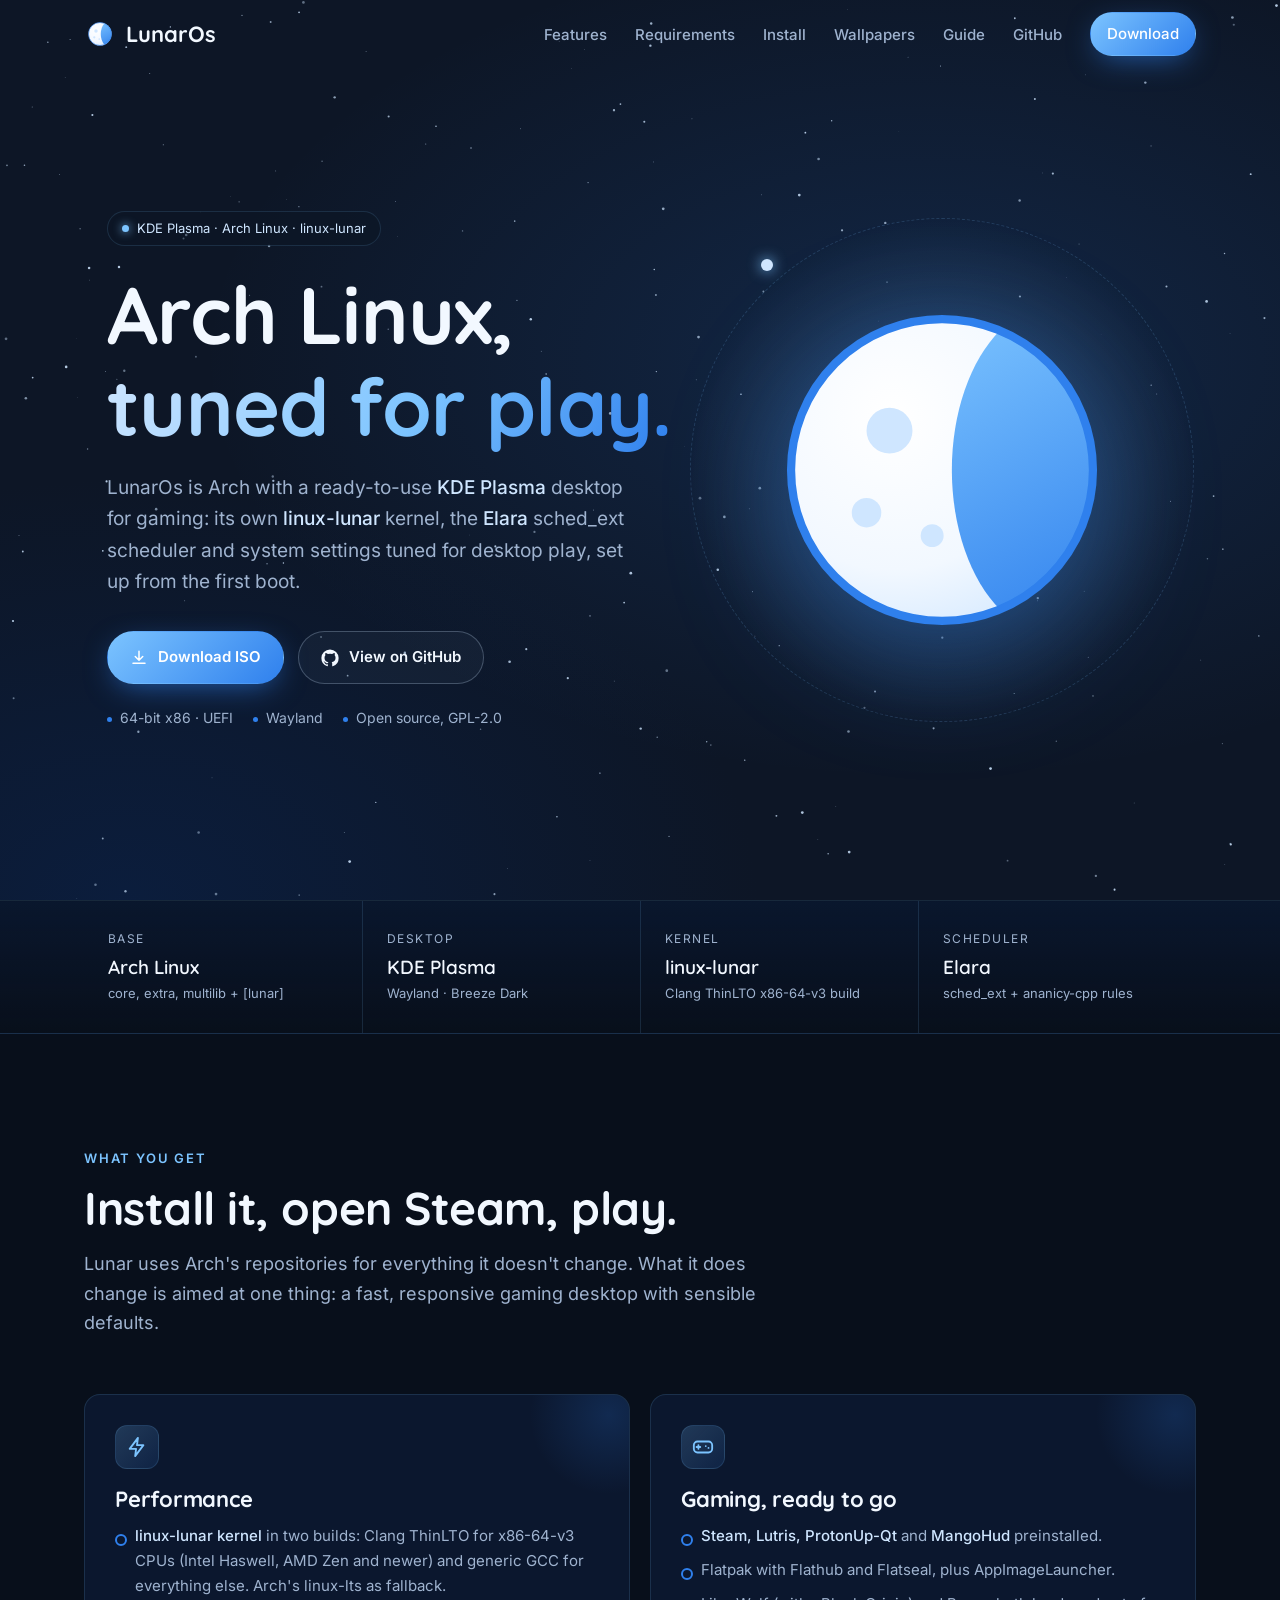
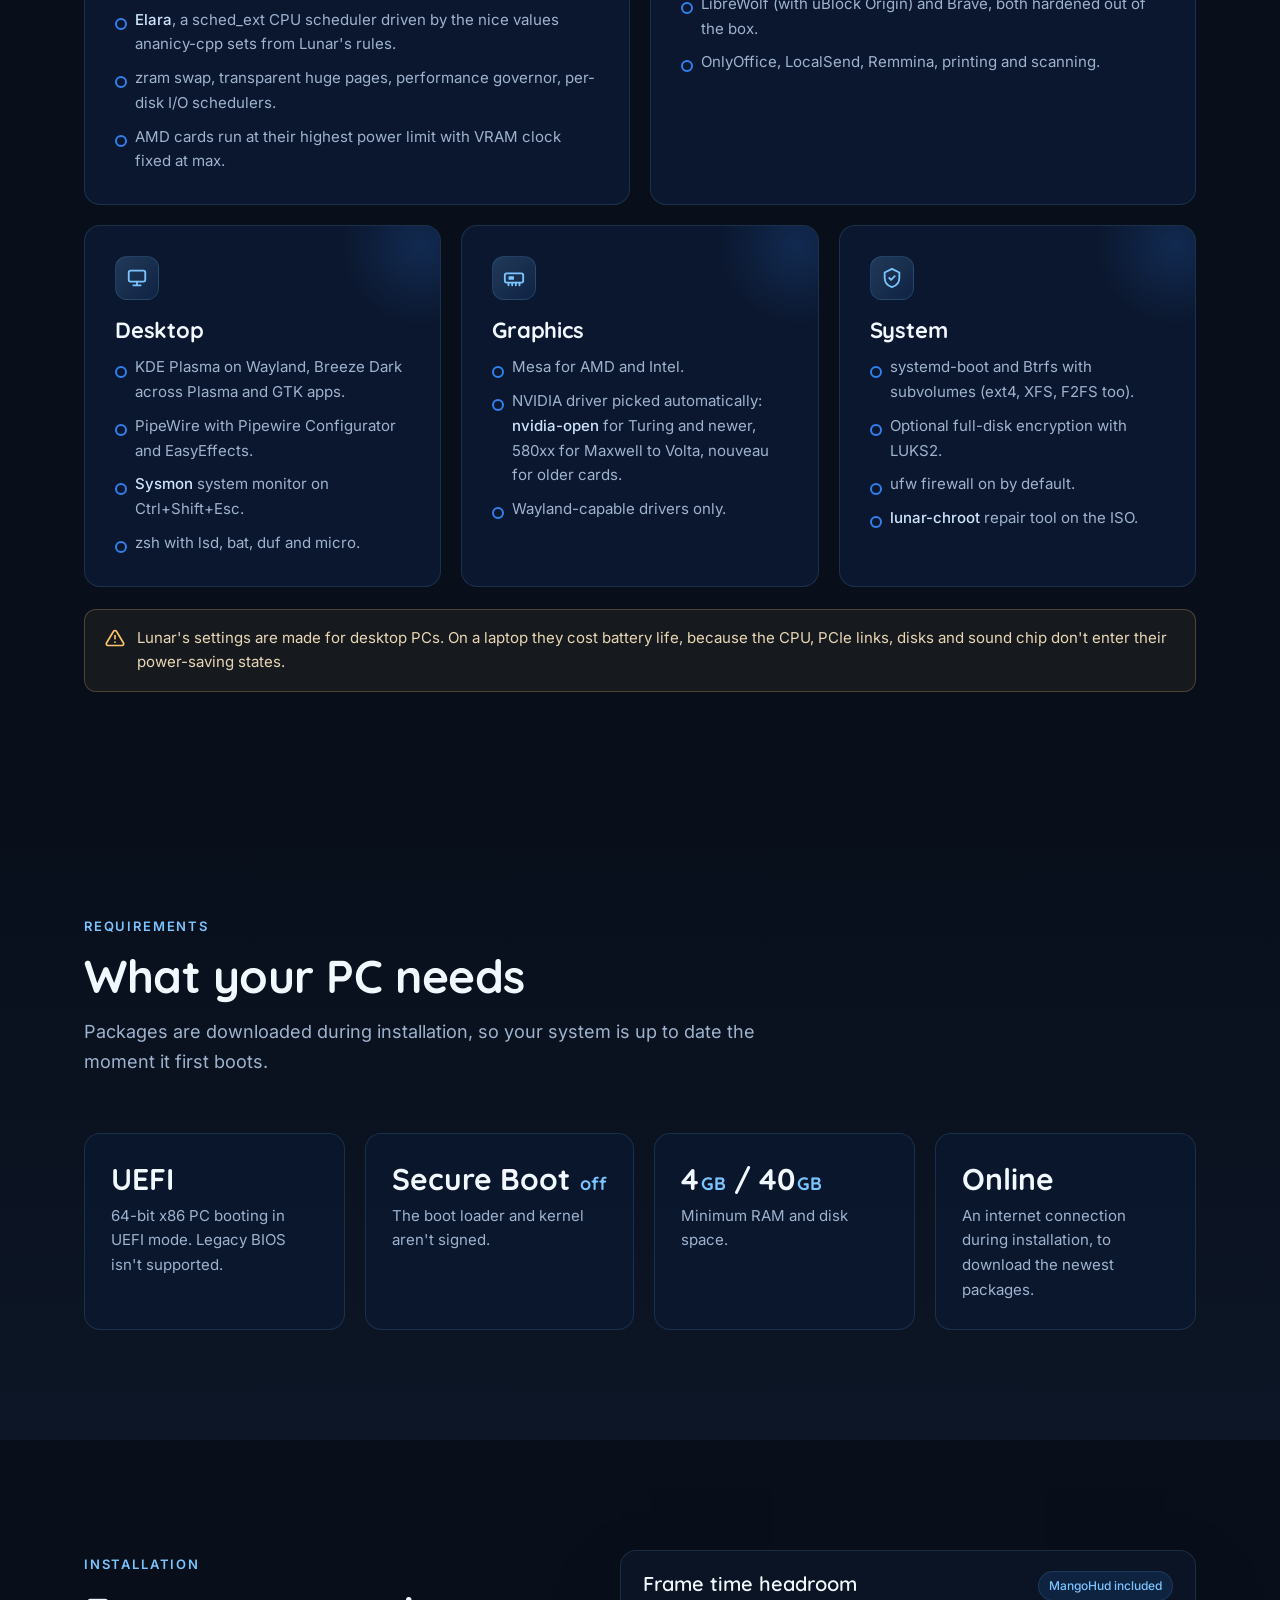
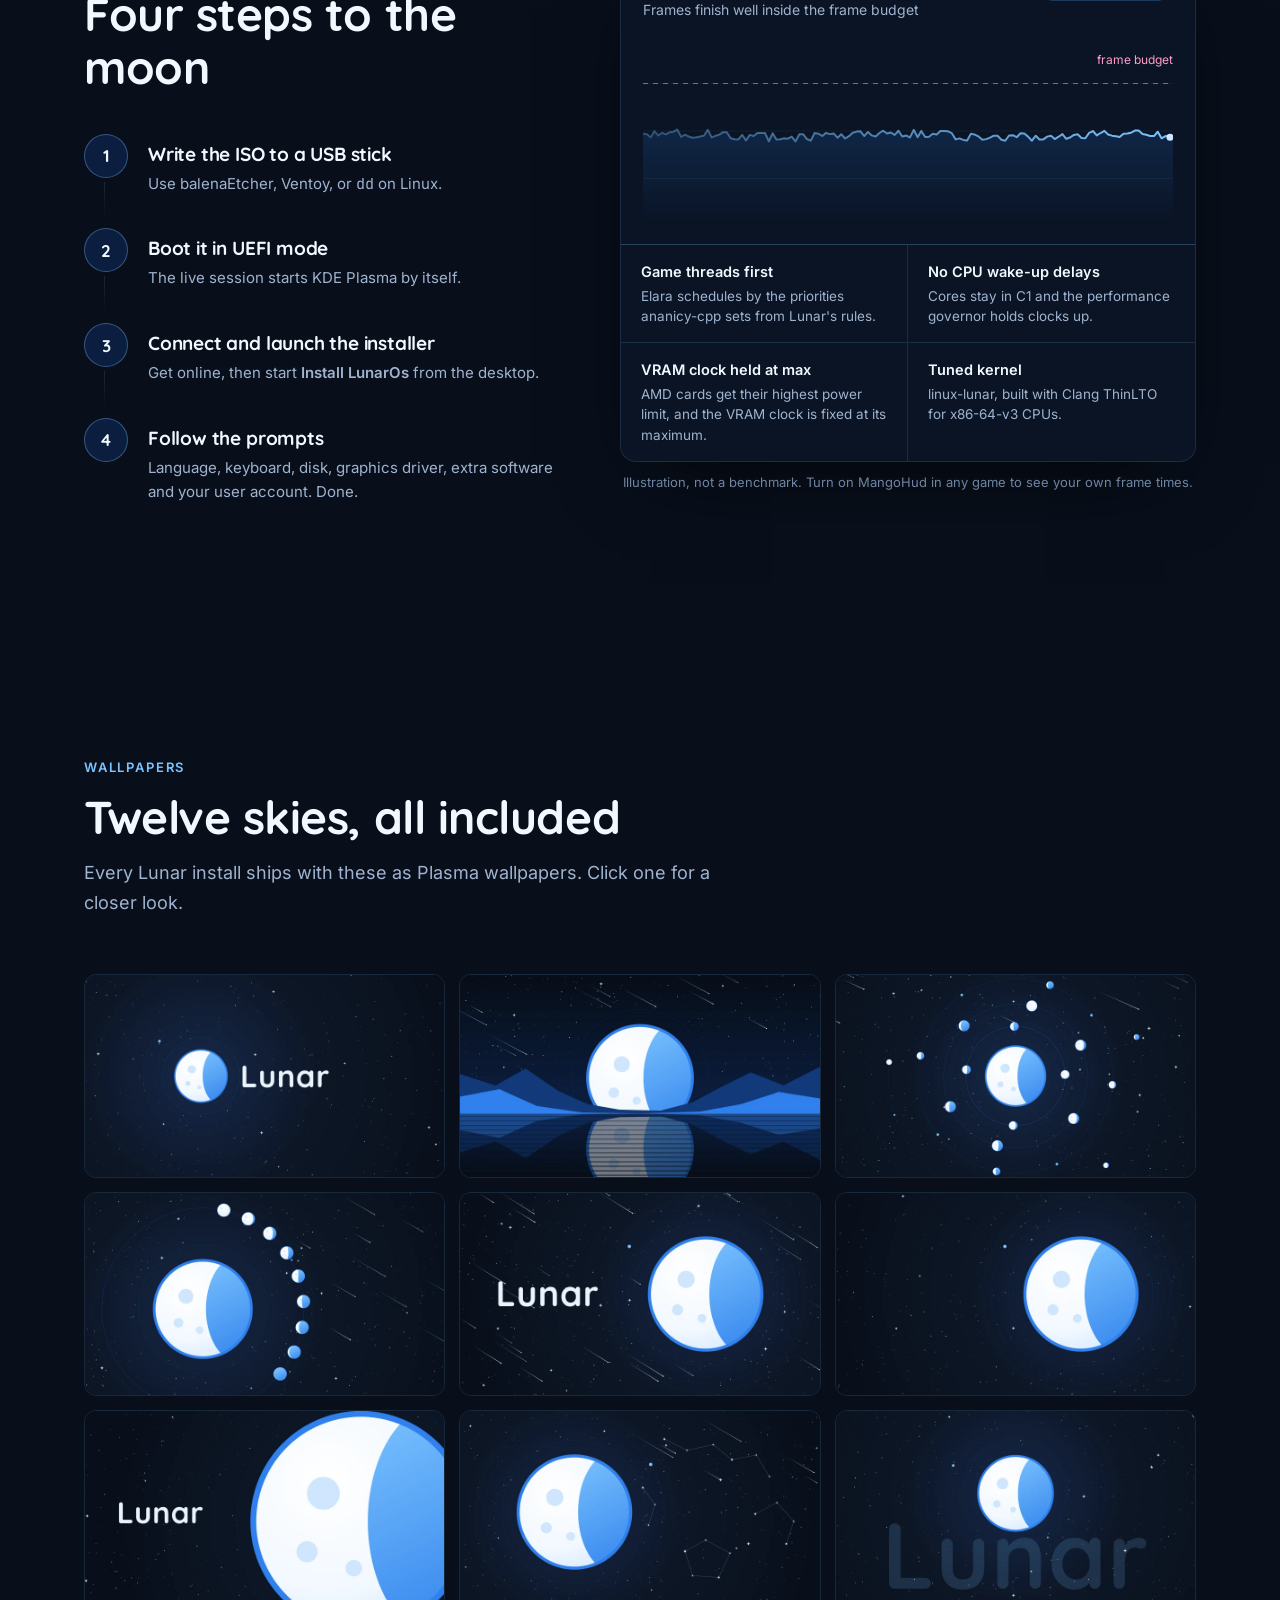
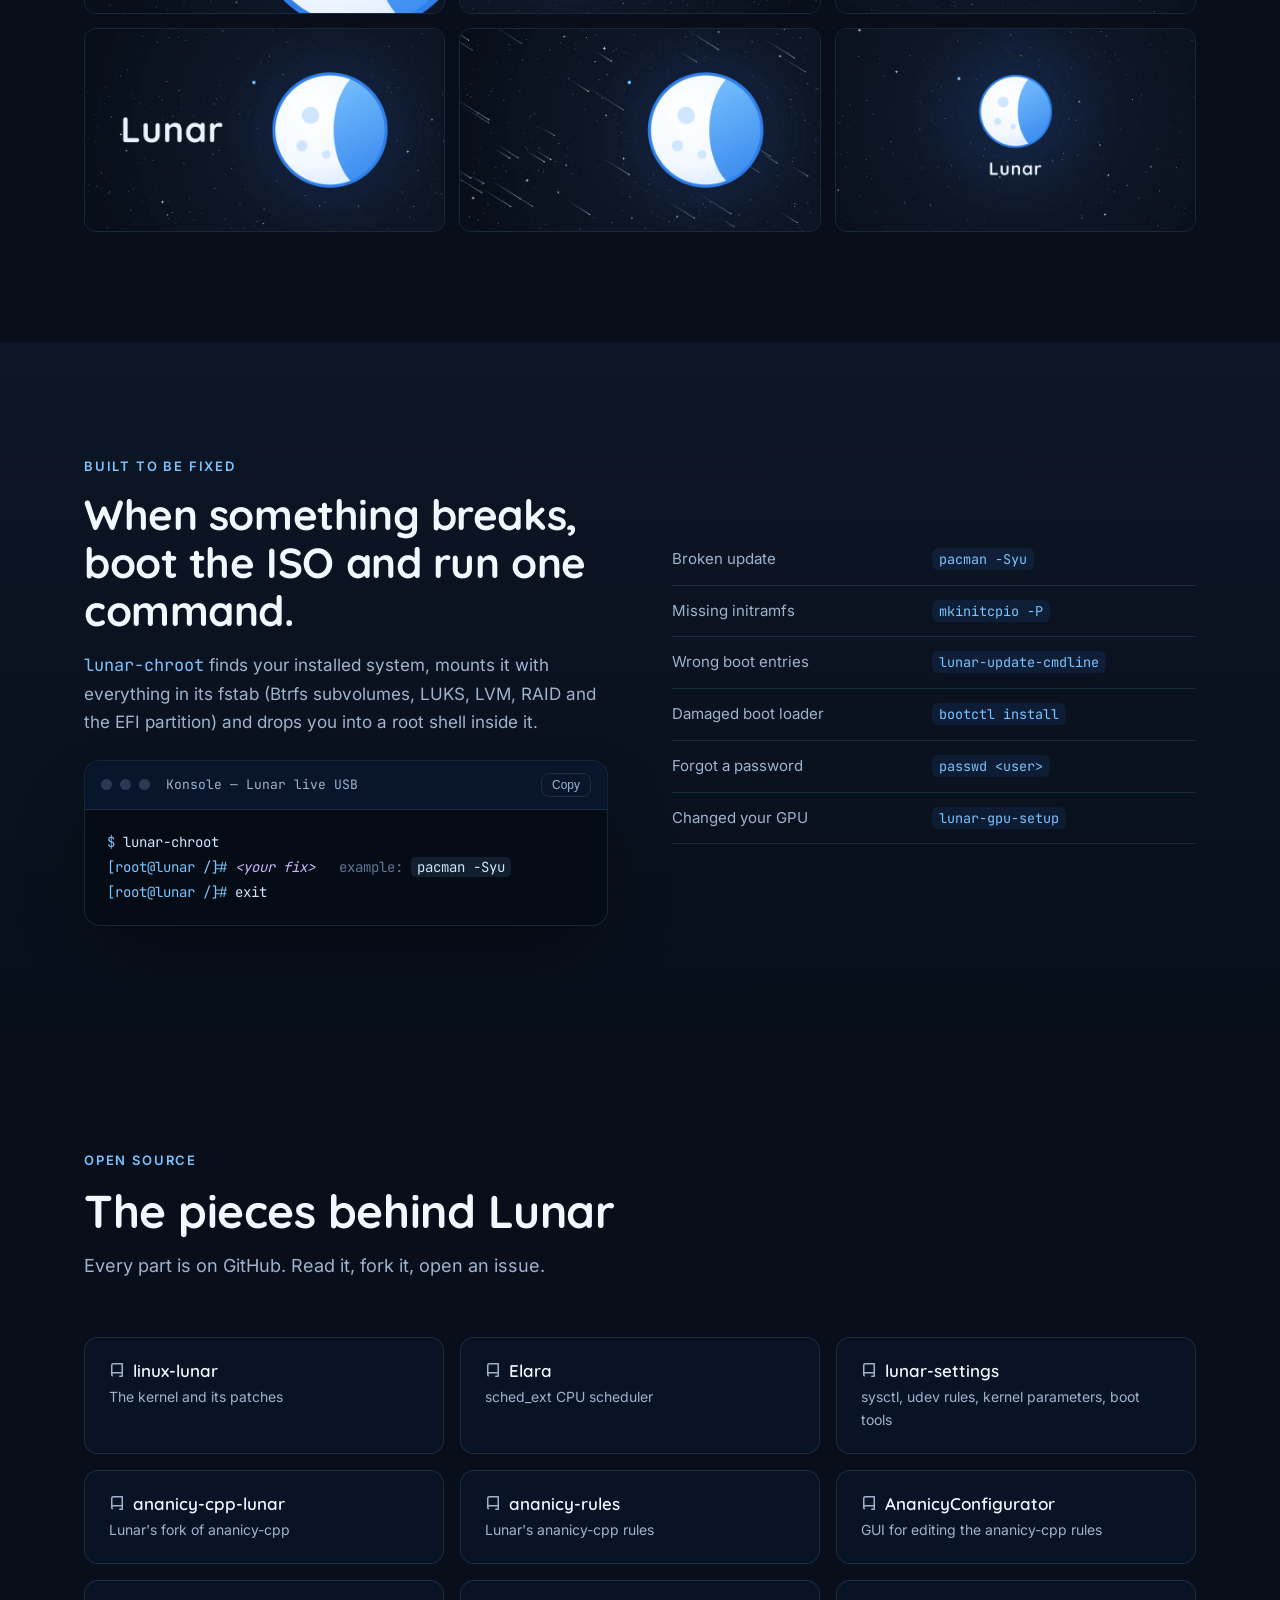
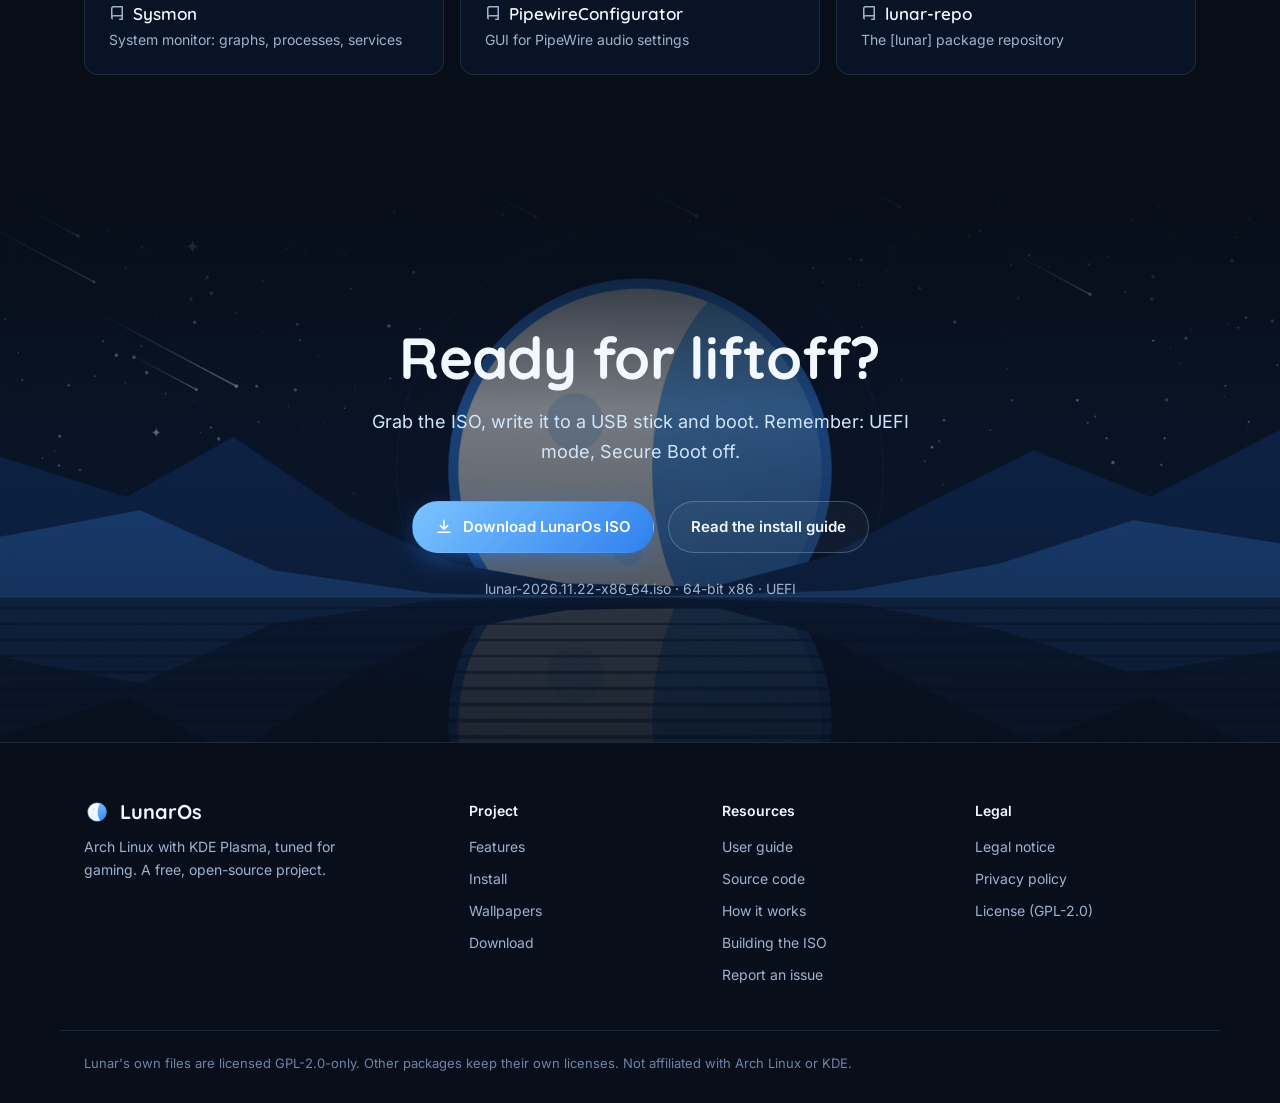
==== commit c36dadb5: "Rename name to full distro name" ====
--- a/index.html
+++ b/index.html
@@ -3,9 +3,9 @@
 <head>
 <meta charset="utf-8">
 <meta name="viewport" content="width=device-width, initial-scale=1">
-<title>Lunar: Arch Linux tuned for gaming</title>
-<meta name="description" content="Lunar is Arch Linux with a ready-to-use KDE Plasma desktop for gaming: the linux-lunar kernel, the Elara sched_ext scheduler and settings tuned for desktop play.">
-<meta property="og:title" content="Lunar: Arch Linux tuned for gaming">
+<title>LunarOs: Arch Linux tuned for gaming</title>
+<meta name="description" content="LunarOs is Arch Linux with a ready-to-use KDE Plasma desktop for gaming: the linux-lunar kernel, the Elara sched_ext scheduler and settings tuned for desktop play.">
+<meta property="og:title" content="LunarOs: Arch Linux tuned for gaming">
 <meta property="og:description" content="KDE Plasma on Arch Linux, with the linux-lunar kernel, the Elara scheduler and settings tuned for desktop gaming.">
 <meta property="og:image" content="assets/20-wordmark-lockup.webp">
 <meta name="theme-color" content="#0d1626">
@@ -228,7 +228,7 @@
 
 <header class="nav" id="nav">
   <div class="wrap">
-    <a class="brand" href="#top"><img src="assets/lunar-logo.svg" alt="">Lunar</a>
+    <a class="brand" href="#top"><img src="assets/lunar-logo.svg" alt="">LunarOs</a>
     <button class="menu-btn" aria-label="Menu" aria-expanded="false" id="menuBtn">
       <svg width="24" height="24" viewBox="0 0 24 24" fill="none" stroke="currentColor" stroke-width="2"><path d="M4 7h16M4 12h16M4 17h16"/></svg>
     </button>
@@ -251,7 +251,7 @@
     <div>
       <span class="eyebrow"><b></b>KDE Plasma &middot; Arch Linux &middot; linux-lunar</span>
       <h1>Arch Linux,<br><span>tuned for play.</span></h1>
-      <p class="lede">Lunar is Arch with a ready-to-use <strong>KDE Plasma</strong> desktop for gaming: its own <strong>linux-lunar</strong> kernel, the <strong>Elara</strong> sched_ext scheduler and system settings tuned for desktop play, set up from the first boot.</p>
+      <p class="lede">LunarOs is Arch with a ready-to-use <strong>KDE Plasma</strong> desktop for gaming: its own <strong>linux-lunar</strong> kernel, the <strong>Elara</strong> sched_ext scheduler and system settings tuned for desktop play, set up from the first boot.</p>
       <div class="cta">
         <a class="btn btn-primary" href="isos/lunar-2026.11.22-x86_64.iso" download>
           <svg viewBox="0 0 24 24" fill="none" stroke="currentColor" stroke-width="2" stroke-linecap="round" stroke-linejoin="round"><path d="M12 3v12m0 0l-5-5m5 5l5-5M4 19h16"/></svg>
@@ -371,7 +371,7 @@
       <ol class="steps">
         <li class="reveal"><h3>Write the ISO to a USB stick</h3><p>Use balenaEtcher, Ventoy, or <code>dd</code> on Linux.</p></li>
         <li class="reveal"><h3>Boot it in UEFI mode</h3><p>The live session starts KDE Plasma by itself.</p></li>
-        <li class="reveal"><h3>Connect and launch the installer</h3><p>Get online, then start <b>Install Lunar</b> from the desktop.</p></li>
+        <li class="reveal"><h3>Connect and launch the installer</h3><p>Get online, then start <b>Install LunarOs</b> from the desktop.</p></li>
         <li class="reveal"><h3>Follow the prompts</h3><p>Language, keyboard, disk, graphics driver, extra software and your user account. Done.</p></li>
       </ol>
     </div>
@@ -472,7 +472,7 @@
     <div class="cta">
       <a class="btn btn-primary" href="isos/lunar-2026.11.22-x86_64.iso" download>
         <svg viewBox="0 0 24 24" fill="none" stroke="currentColor" stroke-width="2" stroke-linecap="round" stroke-linejoin="round"><path d="M12 3v12m0 0l-5-5m5 5l5-5M4 19h16"/></svg>
-        Download Lunar ISO
+        Download LunarOs ISO
       </a>
       <a class="btn btn-ghost" href="https://github.com/WhitePeace36/LunarOs#installation" target="_blank" rel="noopener">Read the install guide</a>
     </div>
@@ -484,7 +484,7 @@
 <footer>
   <div class="wrap foot">
     <div class="foot-brand">
-      <a class="brand" href="#top"><img src="assets/lunar-logo.svg" alt="">Lunar</a>
+      <a class="brand" href="#top"><img src="assets/lunar-logo.svg" alt="">LunarOs</a>
       <p>Arch Linux with KDE Plasma, tuned for gaming. A free, open-source project.</p>
     </div>
     <div class="foot-col"><b>Project</b><a href="#features">Features</a><a href="#install">Install</a><a href="#wallpapers">Wallpapers</a><a href="isos/lunar-2026.11.22-x86_64.iso" download>Download</a></div>
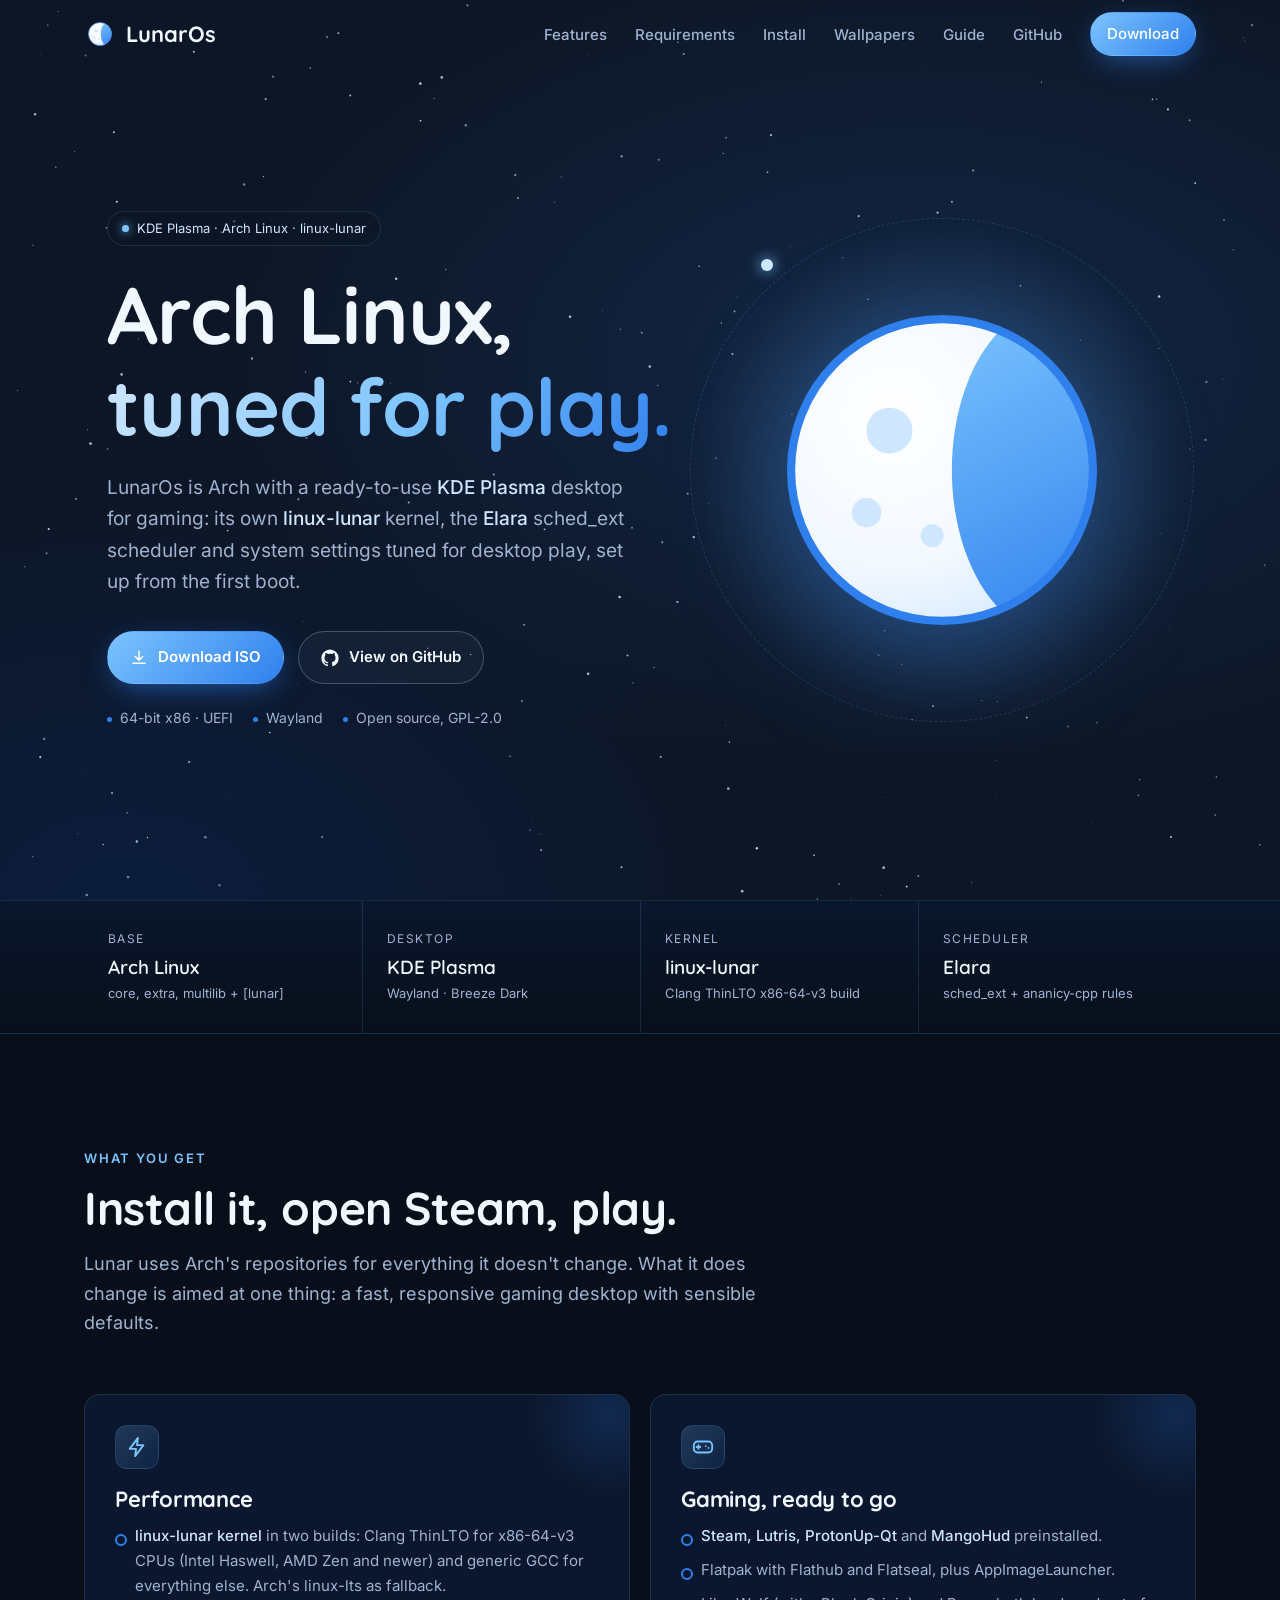
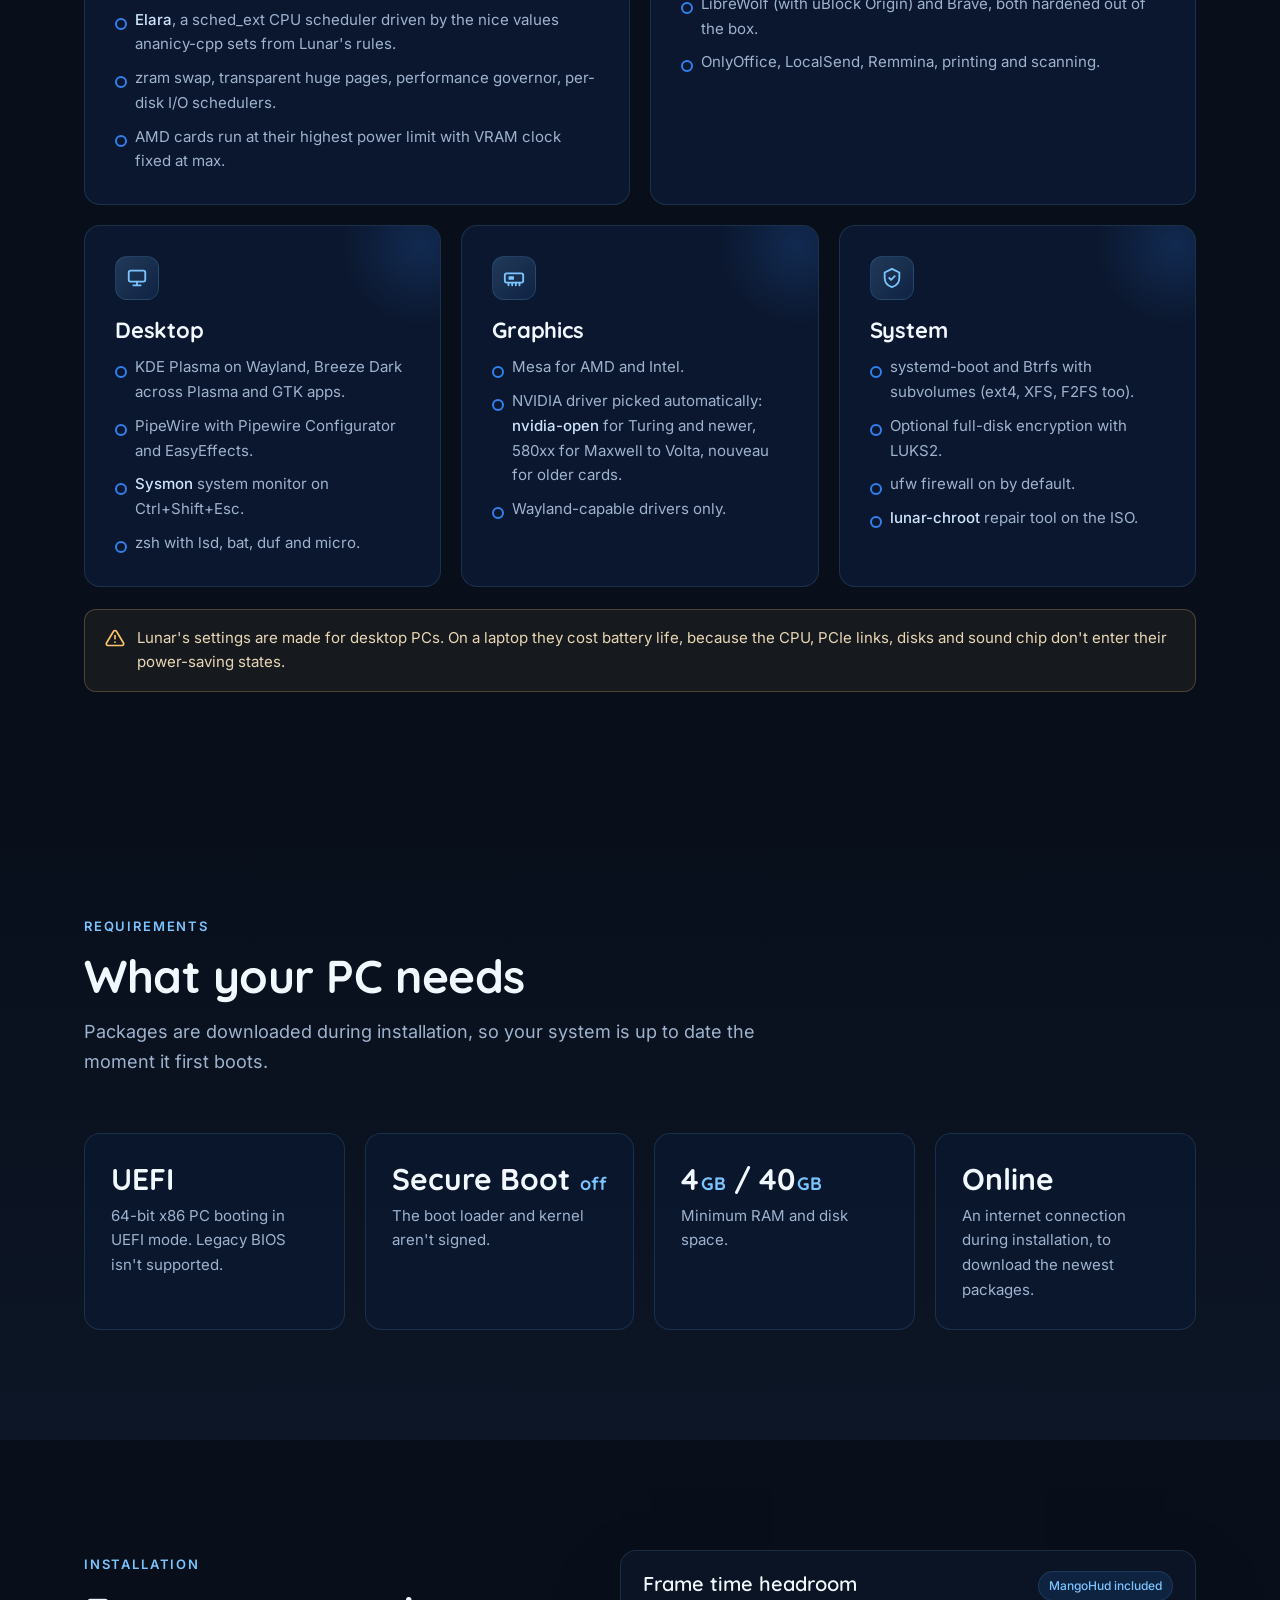
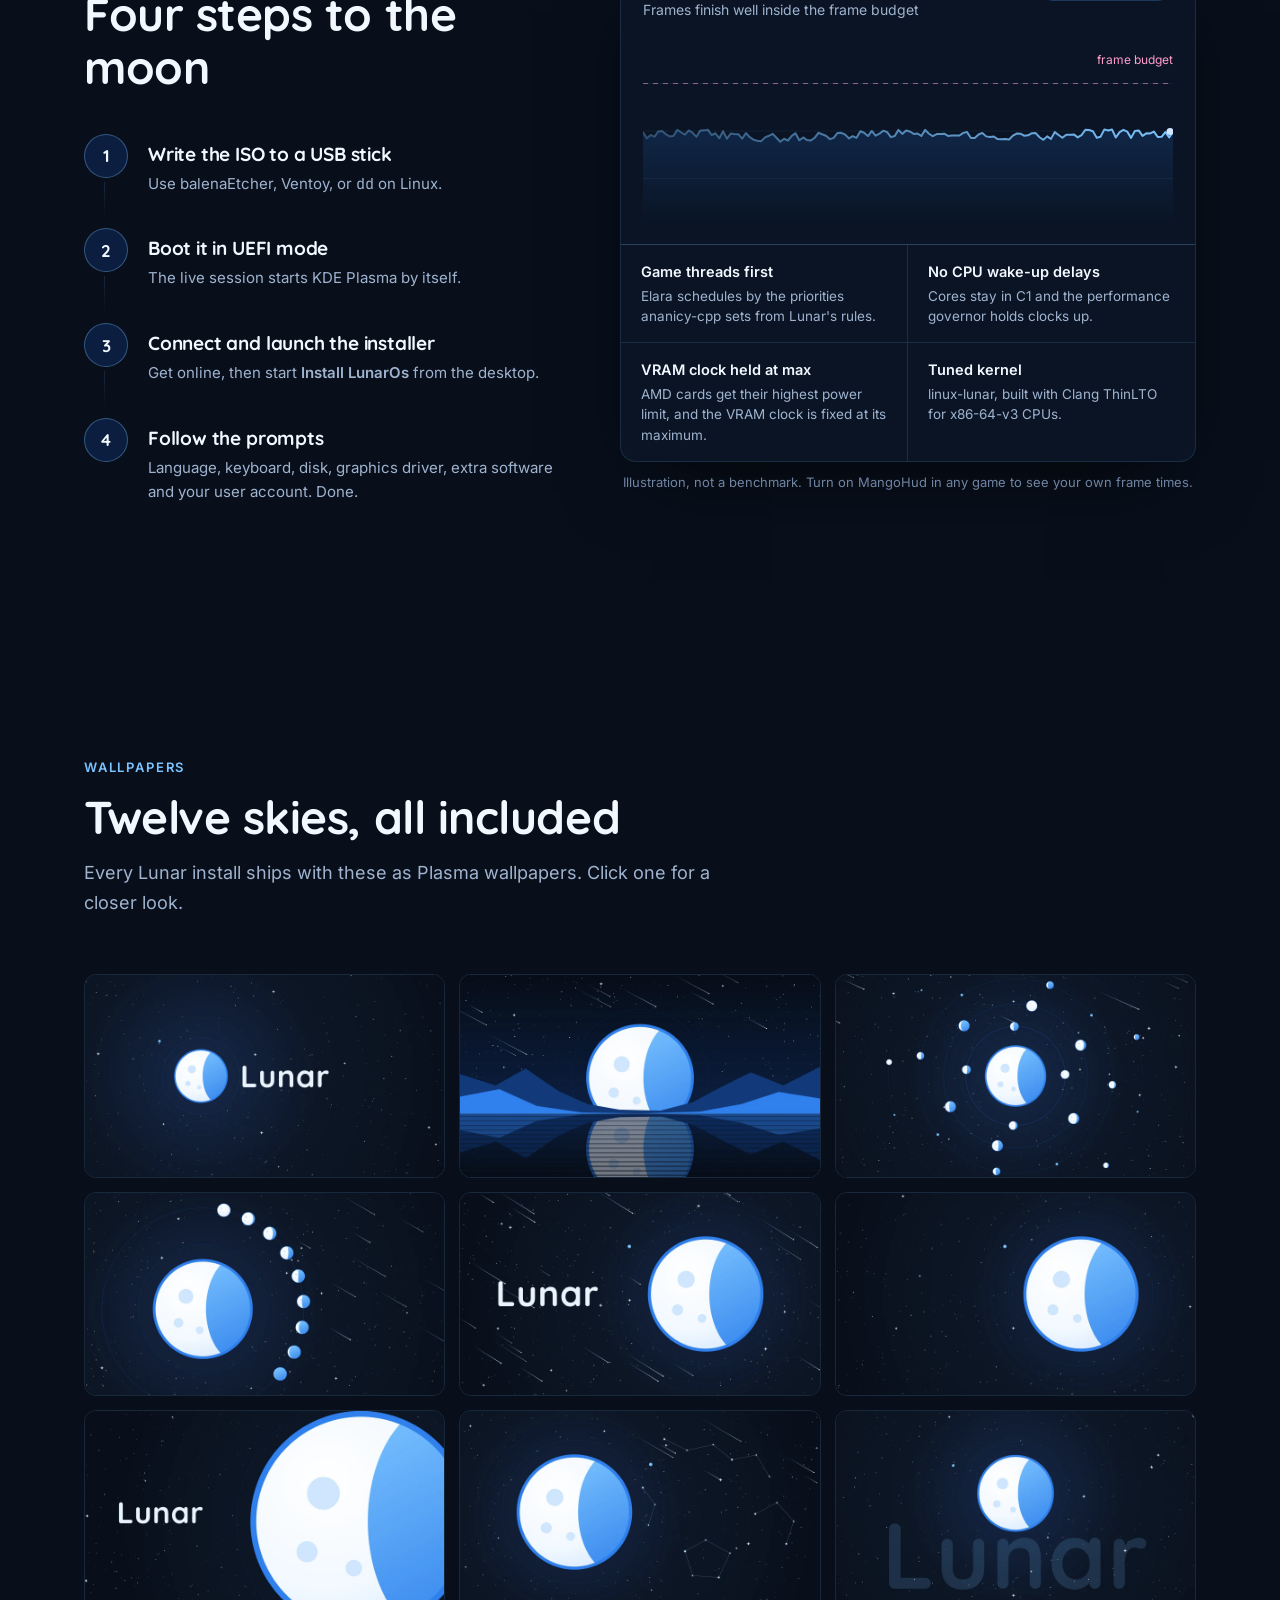
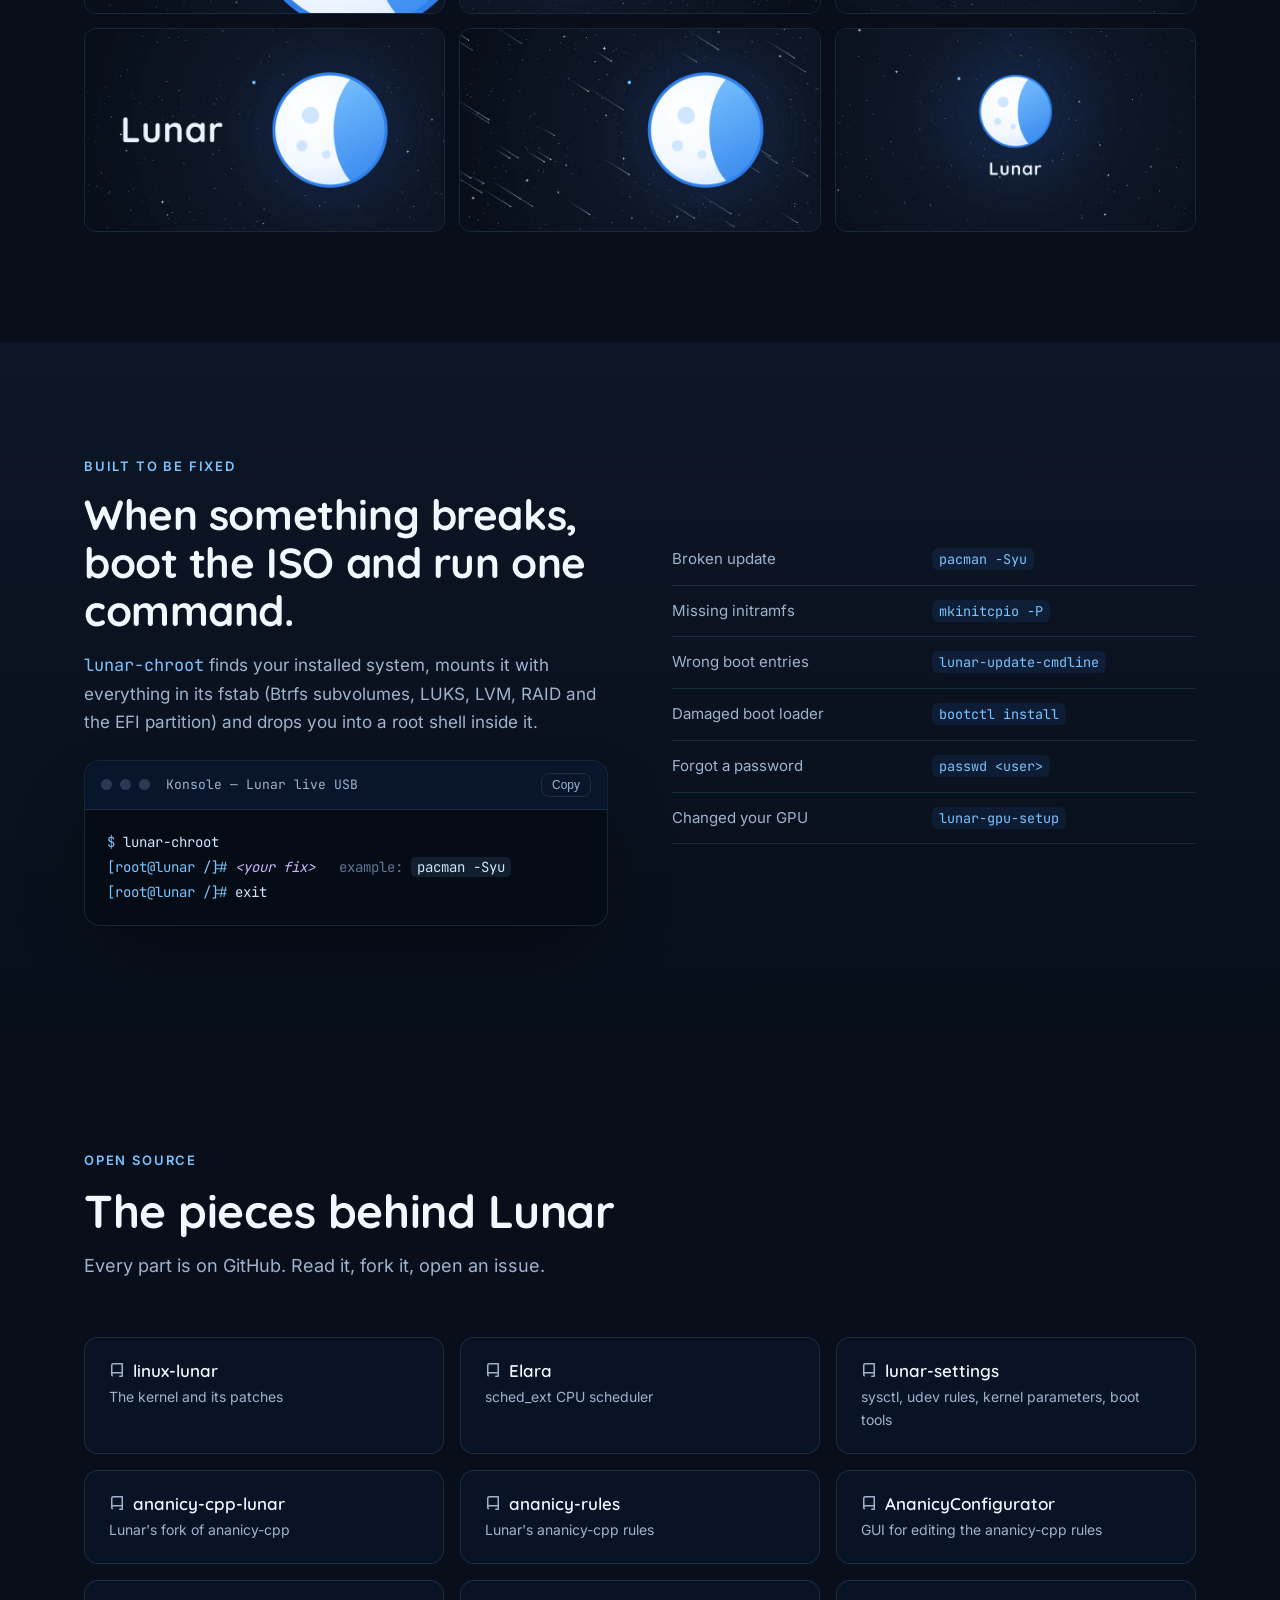
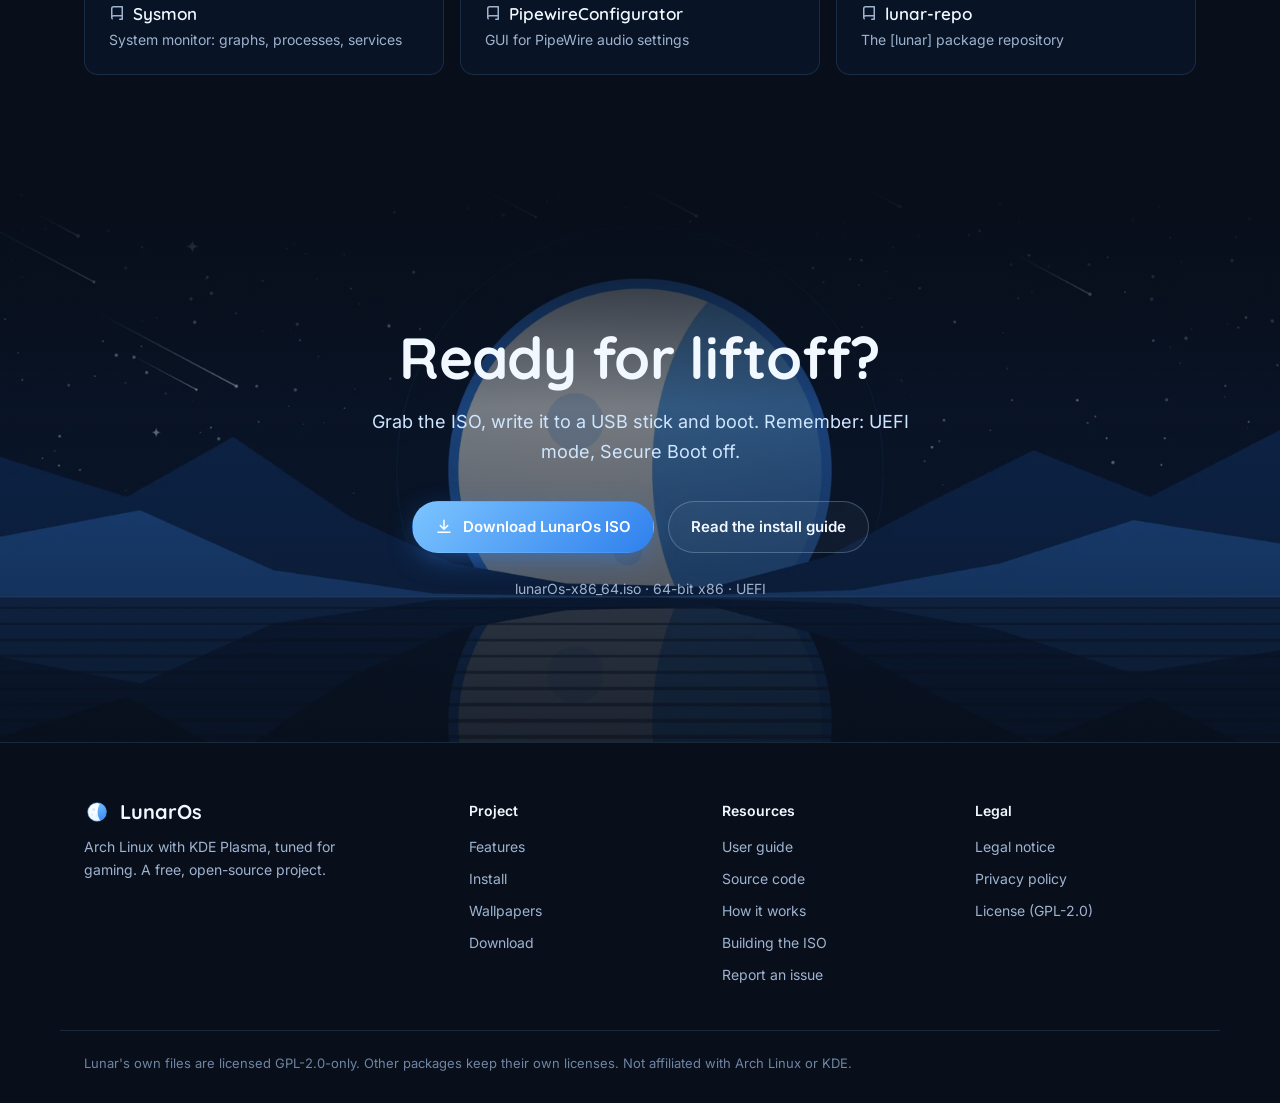
==== commit e70c4dff: "Download link: isos/lunarOs-x86_64.iso The ISO now has a fixed name instead of one with the build da" ====
--- a/index.html
+++ b/index.html
@@ -239,7 +239,7 @@
       <li><a href="#wallpapers">Wallpapers</a></li>
       <li><a href="guide.html">Guide</a></li>
       <li><a href="https://github.com/WhitePeace36/LunarOs" target="_blank" rel="noopener">GitHub</a></li>
-      <li><a class="btn btn-primary btn-sm" href="isos/lunar-2026.11.22-x86_64.iso" download>Download</a></li>
+      <li><a class="btn btn-primary btn-sm" href="isos/lunarOs-x86_64.iso" download>Download</a></li>
     </ul>
   </div>
 </header>
@@ -253,7 +253,7 @@
       <h1>Arch Linux,<br><span>tuned for play.</span></h1>
       <p class="lede">LunarOs is Arch with a ready-to-use <strong>KDE Plasma</strong> desktop for gaming: its own <strong>linux-lunar</strong> kernel, the <strong>Elara</strong> sched_ext scheduler and system settings tuned for desktop play, set up from the first boot.</p>
       <div class="cta">
-        <a class="btn btn-primary" href="isos/lunar-2026.11.22-x86_64.iso" download>
+        <a class="btn btn-primary" href="isos/lunarOs-x86_64.iso" download>
           <svg viewBox="0 0 24 24" fill="none" stroke="currentColor" stroke-width="2" stroke-linecap="round" stroke-linejoin="round"><path d="M12 3v12m0 0l-5-5m5 5l5-5M4 19h16"/></svg>
           Download ISO
         </a>
@@ -470,13 +470,13 @@
     <h2>Ready for liftoff?</h2>
     <p>Grab the ISO, write it to a USB stick and boot. Remember: UEFI mode, Secure Boot off.</p>
     <div class="cta">
-      <a class="btn btn-primary" href="isos/lunar-2026.11.22-x86_64.iso" download>
+      <a class="btn btn-primary" href="isos/lunarOs-x86_64.iso" download>
         <svg viewBox="0 0 24 24" fill="none" stroke="currentColor" stroke-width="2" stroke-linecap="round" stroke-linejoin="round"><path d="M12 3v12m0 0l-5-5m5 5l5-5M4 19h16"/></svg>
         Download LunarOs ISO
       </a>
       <a class="btn btn-ghost" href="https://github.com/WhitePeace36/LunarOs#installation" target="_blank" rel="noopener">Read the install guide</a>
     </div>
-    <small>lunar-2026.11.22-x86_64.iso &middot; 64-bit x86 &middot; UEFI</small>
+    <small>lunarOs-x86_64.iso &middot; 64-bit x86 &middot; UEFI</small>
   </div>
 </section>
 </main>
@@ -487,7 +487,7 @@
       <a class="brand" href="#top"><img src="assets/lunar-logo.svg" alt="">LunarOs</a>
       <p>Arch Linux with KDE Plasma, tuned for gaming. A free, open-source project.</p>
     </div>
-    <div class="foot-col"><b>Project</b><a href="#features">Features</a><a href="#install">Install</a><a href="#wallpapers">Wallpapers</a><a href="isos/lunar-2026.11.22-x86_64.iso" download>Download</a></div>
+    <div class="foot-col"><b>Project</b><a href="#features">Features</a><a href="#install">Install</a><a href="#wallpapers">Wallpapers</a><a href="isos/lunarOs-x86_64.iso" download>Download</a></div>
     <div class="foot-col"><b>Resources</b><a href="guide.html">User guide</a><a href="https://github.com/WhitePeace36/LunarOs" target="_blank" rel="noopener">Source code</a><a href="https://github.com/WhitePeace36/LunarOs/blob/main/docs/how-it-works.md" target="_blank" rel="noopener">How it works</a><a href="https://github.com/WhitePeace36/LunarOs/blob/main/docs/building.md" target="_blank" rel="noopener">Building the ISO</a><a href="https://github.com/WhitePeace36/LunarOs/issues" target="_blank" rel="noopener">Report an issue</a></div>
     <div class="foot-col"><b>Legal</b><a href="legal-notice.html">Legal notice</a><a href="privacy.html">Privacy policy</a><a href="https://github.com/WhitePeace36/LunarOs/blob/main/LICENSE" target="_blank" rel="noopener">License (GPL-2.0)</a></div>
   </div>
